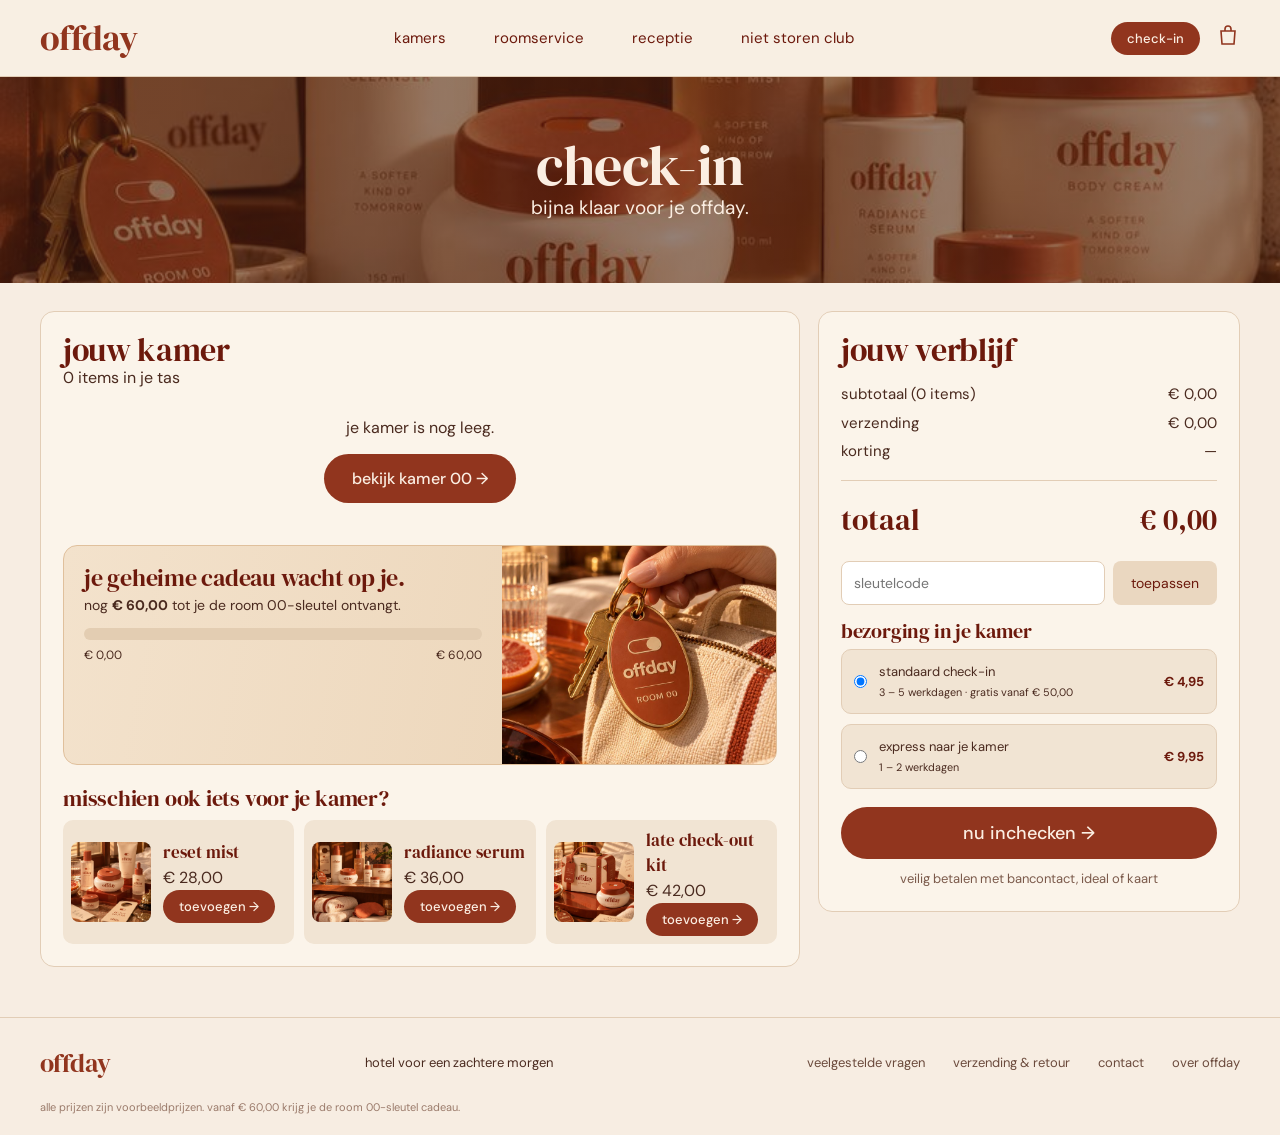
==== check-in.html @ 12647510 "offday site" ====
<!doctype html><html lang="nl"><head><meta charset="utf-8"><meta name="viewport" content="width=device-width,initial-scale=1"><link rel="preconnect" href="https://fonts.googleapis.com"><link href="https://fonts.googleapis.com/css2?family=DM+Sans:wght@400;500;600&family=DM+Serif+Display:ital@0;1&display=swap" rel="stylesheet"><link rel="stylesheet" href="style.css"><title>check-in · offday</title></head><body><div id="hdr"></div>
<section class="ci-hero"><h1>check-in</h1><p>bijna klaar voor je offday.</p></section>
<div class="cart"><div class="panel"><h2>jouw kamer</h2><p id="cnt"></p><div id="lines"></div>
 <div class="gift"><div class="t"><h3 id="gift-t"></h3><p id="gift-p"></p><div class="bar"><i></i></div><div class="bar-l"><span id="bar-now"></span><span data-drempel></span></div></div><img src="img/sleutel-hand.jpg" alt="room 00-sleutel"></div>
 <h3 style="font-size:22px;margin-top:22px">misschien ook iets voor je kamer?</h3>
 <div class="ups">
  <div class="up"><img src="img/lijn.jpg" alt=""><div><h4>reset mist</h4><span data-price="reset-mist"></span><br><button class="btn sm" data-add="reset-mist">toevoegen →</button></div></div>
  <div class="up"><img src="img/plank.jpg" alt=""><div><h4>radiance serum</h4><span data-price="radiance-serum"></span><br><button class="btn sm" data-add="radiance-serum">toevoegen →</button></div></div>
  <div class="up"><img src="img/koffer.jpg" alt=""><div><h4>late check-out kit</h4><span data-price="late-check-out"></span><br><button class="btn sm" data-add="late-check-out">toevoegen →</button></div></div>
 </div></div>
<aside class="panel side-sum"><h2>jouw verblijf</h2><div class="sum" style="margin-top:14px"><div><span>subtotaal (<span id="s-n"></span> items)</span><span id="s-sub"></span></div><div><span>verzending</span><span id="s-ship"></span></div><div><span>korting</span><span>—</span></div><div class="tot"><span>totaal</span><span id="s-tot"></span></div></div>
 <div class="code"><input placeholder="sleutelcode" aria-label="kortingscode"><button>toepassen</button></div>
 <h3 style="font-size:20px">bezorging in je kamer</h3>
 <div class="ship"><label><input type="radio" name="ship" value="std" checked><span>standaard check-in<br><small>3 – 5 werkdagen · gratis vanaf € 50,00</small></span><b>€ 4,95</b></label><label><input type="radio" name="ship" value="express"><span>express naar je kamer<br><small>1 – 2 werkdagen</small></span><b>€ 9,95</b></label></div>
 <button class="btn" style="width:100%;justify-content:center;font-size:18px" onclick="alert('dit is een demo: afrekenen is nog niet gekoppeld.')">nu inchecken →</button>
 <p class="small">veilig betalen met bancontact, ideal of kaart</p></aside></div>
<div id="ftr"></div><script src="app.js"></script></body></html>
---- style.css ----
:root{--brick:#91351e;--wine:#6c190c;--cream:#f7ede2;--card:#f1e4d3;--sand:#e8d6c0;--orange:#d9772e;--brown:#3d1c12;--text:#4a2a1f;--line:#e2cdb6}
*{box-sizing:border-box;margin:0;padding:0}
body{font-family:'DM Sans',sans-serif;background:var(--cream);color:var(--text);transition:background .8s,filter .8s;line-height:1.5}
body.is-off{background:#efdcc6;filter:sepia(.18) brightness(.94)}
a{color:inherit;text-decoration:none}img{display:block;max-width:100%}
h1,h2,h3,.serif{font-family:'DM Serif Display',serif;font-weight:400;color:var(--wine);letter-spacing:-.01em;line-height:1.02}
.wrap{max-width:1320px;margin:0 auto;padding:0 20px}
.btn{display:inline-flex;align-items:center;gap:14px;background:var(--brick);color:#fbeee2;border:0;border-radius:999px;padding:14px 28px;font:500 16px 'DM Sans';cursor:pointer;transition:background .2s}
.btn:hover{background:var(--wine)}.btn.sm{padding:8px 16px;font-size:13px}
.btn.ghost{background:transparent;color:var(--brick);border:1px solid var(--brick)}
.link{color:var(--brick);border-bottom:1px solid var(--brick);font-size:14px;padding-bottom:2px}
.eyebrow{font-size:11px;letter-spacing:.32em;text-transform:lowercase;color:#a8735a;line-height:2}
/* header */
.hdr{position:sticky;top:0;z-index:20;background:rgba(248,239,227,.96);border-bottom:1px solid var(--line);backdrop-filter:blur(6px)}
.hdr .wrap{display:flex;align-items:center;justify-content:space-between;height:64px}
.logo{font-family:'DM Serif Display';color:var(--brick);font-size:32px;letter-spacing:-.02em}
.nav{display:none;gap:48px;font-size:15px;color:var(--wine)}
.nav a:hover{color:var(--orange)}
.hdr-r{display:flex;align-items:center;gap:16px}
.ci{display:none}
.bag{position:relative;color:var(--brick)}.bag svg{width:24px;height:24px}
.badge{position:absolute;top:-8px;right:-10px;background:var(--brick);color:#fff;font-size:10px;border-radius:99px;min-width:17px;height:17px;display:grid;place-items:center}
.badge:empty{display:none}
.burger{background:none;border:0;color:var(--brick);cursor:pointer}.burger svg{width:26px}
.mnav{display:none;flex-direction:column;gap:14px;padding:16px 20px 22px;border-top:1px solid var(--line);font-size:18px;color:var(--wine)}
.mnav.open{display:flex}
/* toggle */
.tgl{display:inline-flex;align-items:center;gap:14px;background:none;border:0;cursor:pointer;font:13px/1.4 'DM Sans';color:#8a5a45;text-align:left}
.tgl .sw{width:42px;height:22px;border-radius:99px;background:#c99a78;position:relative;transition:background .4s;flex:none}
.tgl .sw:after{content:'';position:absolute;top:3px;left:3px;width:16px;height:16px;border-radius:50%;background:#fbf3ea;transition:left .4s}
.tgl[aria-pressed=true] .sw{background:var(--brick)}.tgl[aria-pressed=true] .sw:after{left:23px}
/* hero */
.hero{display:grid}
.hero-img{order:-1;margin:12px 20px 0;border-radius:18px;overflow:hidden;aspect-ratio:1/0.88}
.hero-img img{width:100%;height:100%;object-fit:cover}
.hero-txt{padding:28px 20px 32px;text-align:center}
.hero-txt .eyebrow,.hero-side,.hero-txt .rule{display:none}
.hero h1{font-size:44px;margin-bottom:14px}
.hero p.lead{font-size:18px;color:#6b4a3c;margin-bottom:24px}
.hero .cta{display:flex;flex-direction:column;align-items:center;gap:16px}
.hero .tgl{margin-top:22px}
.keybar{display:flex;align-items:center;gap:14px;margin:0 20px 28px;background:var(--card);border-radius:16px;padding:10px 18px 10px 10px;font-size:14px}
.keybar img{width:64px;height:64px;object-fit:cover;border-radius:10px}.keybar span{flex:1}
/* lobby */
.lobby-intro{text-align:center;padding:56px 20px 24px}.lobby-intro h2{font-size:42px}
.lobby-intro p{color:#7b5546;margin-top:8px}
.row{display:grid;gap:18px;padding:22px 0;border-top:1px solid var(--line)}
.row-head h2{font-size:38px}.row-head p{font-size:14px;margin:8px 0 14px;max-width:240px}
.row-head a{font-size:13px;color:var(--wine);font-weight:500}
.cards{display:grid;gap:14px}
.card{display:grid;grid-template-columns:44% 1fr;background:var(--card);border-radius:14px;overflow:hidden;border:1px solid transparent;transition:border .2s,transform .2s}
.card:hover{border-color:#e0b98f;transform:translateY(-2px)}
.card .ph{position:relative;min-height:150px}
.card .ph img{position:absolute;inset:0;width:100%;height:100%;object-fit:cover}
.card .room{position:absolute;top:10px;left:10px;color:#fbeee2;font-size:10px;letter-spacing:.2em;background:rgba(145,53,30,.85);padding:4px 7px;border-radius:4px}
.card .bd{padding:16px;display:flex;flex-direction:column;gap:6px}
.card h3{font-size:22px}.card p{font-size:13px;color:#6b4a3c;flex:1}
.card .ft{display:flex;justify-content:space-between;align-items:center;gap:8px;font-size:13px}
.price{font-weight:600;color:var(--wine)}
.club{position:relative;color:#f7e5d3;margin-top:24px;overflow:hidden}
.club:before{content:'';position:absolute;inset:0;background:linear-gradient(90deg,rgba(55,22,12,.94) 35%,rgba(55,22,12,.45)),url(img/lifestyle.jpg) right center/cover}
.club .wrap{position:relative;display:grid;gap:22px;padding-top:48px;padding-bottom:48px}
.club h2{color:#fbeee2;font-size:42px}.club p{font-size:14px;opacity:.85;margin-top:10px;max-width:340px}
.club form{display:flex;background:#fbf3ea;border-radius:99px;padding:5px;max-width:420px}
.club input[type=email]{flex:1;border:0;background:none;padding:0 16px;font:14px 'DM Sans';color:var(--text);outline:none;min-width:0}
.club label{display:flex;gap:8px;font-size:12px;margin-top:10px;opacity:.8}
.club .ok{font-size:14px;margin-top:10px;color:#ffd6a8}
/* footer */
.ftr{border-top:1px solid var(--line);padding:26px 0 20px;font-size:13px}
.ftr .wrap{display:flex;flex-wrap:wrap;gap:16px 30px;align-items:center;justify-content:space-between}
.ftr .logo{font-size:26px}.ftr nav{display:flex;flex-wrap:wrap;gap:12px 28px;color:#6b4a3c}
.note{width:100%;font-size:11px;color:#9b7b6b}
/* product */
.pdp{display:grid;gap:18px;padding-top:18px}
.gal{display:grid;gap:10px}
.gal-main{border-radius:14px;overflow:hidden;aspect-ratio:1/.9}.gal-main img{width:100%;height:100%;object-fit:cover}
.thumbs{display:grid;grid-template-columns:repeat(4,1fr);gap:8px}
.thumbs button{border:1px solid transparent;border-radius:10px;overflow:hidden;padding:0;cursor:pointer;aspect-ratio:1;background:none}
.thumbs button.on{border-color:var(--brick)}.thumbs img{width:100%;height:100%;object-fit:cover}
.buy h1{font-size:52px;margin:6px 0 10px}.buy .sub{font-size:18px;color:#5b3c30}
.stars{color:var(--brick);margin:14px 0;font-size:14px}.stars b{letter-spacing:3px;font-size:16px}
.buy .pr{display:flex;align-items:baseline;gap:30px;margin-bottom:18px}.buy .pr strong{font-size:28px;color:var(--wine);font-weight:600}
.buy .btn{width:100%;justify-content:center;margin-bottom:10px;font-size:18px;padding:16px}
.side{display:grid;gap:14px}
.keycard{background:var(--card);border-radius:14px;overflow:hidden}.keycard img{aspect-ratio:1.4;object-fit:cover;width:100%}
.keycard p{padding:10px 16px;font-size:13px}
.usps{list-style:none;background:var(--card);border-radius:14px;padding:14px 18px;display:grid;gap:10px;font-size:13px}
.usps li:before{content:'○';color:var(--brick);margin-right:10px}
.benefits{display:grid;gap:14px;padding:18px 0}
.ben{display:flex;align-items:center;gap:18px;background:var(--card);border-radius:14px;padding:18px}
.ben .ic{width:62px;height:62px;border-radius:50%;background:var(--brick);color:#fbeee2;display:grid;place-items:center;font-size:24px;flex:none}
.ben h3{font-size:22px}.ben p{font-size:13px}
.trio{display:grid;gap:14px;padding-bottom:28px}
.box{background:var(--card);border-radius:14px;padding:20px}
.box h2{font-size:28px;margin-bottom:12px}
.ingr{display:grid;grid-template-columns:repeat(3,1fr);gap:10px;text-align:center;font-size:12px}
.ingr div{background:#ead7c0;border-radius:10px;padding:12px 6px}
.ingr .dot{width:46px;height:46px;border-radius:50%;margin:0 auto 8px;background:radial-gradient(circle at 35% 30%,#fff,#e9c99f 60%,#c99063)}
.ingr b{font-family:'DM Serif Display';font-weight:400;color:var(--wine);font-size:15px;display:block}
.facts{display:grid;grid-template-columns:repeat(3,1fr);gap:8px;text-align:center;font-size:12px}
.facts b{display:block;font-family:'DM Serif Display';font-weight:400;color:var(--wine);font-size:17px}
.review{display:grid;grid-template-columns:1fr 1fr;gap:14px;padding:0;overflow:hidden}
.review blockquote{padding:20px;font-family:'DM Serif Display';font-style:italic;color:var(--wine);font-size:17px}
.review small{display:block;font:12px 'DM Sans';margin-top:12px;color:#8a6a5a}
.review img{height:100%;object-fit:cover}
/* cart */
.ci-hero{position:relative;text-align:center;color:#fbeee2;padding:60px 20px}
.ci-hero:before{content:'';position:absolute;inset:0;background:linear-gradient(rgba(61,28,18,.55),rgba(61,28,18,.55)),url(img/plank.jpg) center 40%/cover}
.ci-hero *{position:relative}.ci-hero h1{color:#fbeee2;font-size:56px}.ci-hero p{font-size:19px}
.cart{display:grid;gap:18px;padding:22px 20px 40px}
.panel{background:#fbf4ea;border:1px solid var(--line);border-radius:14px;padding:22px}
.panel h2{font-size:32px}
.line{display:grid;grid-template-columns:96px 1fr;gap:14px;background:var(--card);border-radius:12px;padding:10px;margin-top:12px;align-items:center}
.line img{width:96px;height:96px;object-fit:cover;border-radius:8px}
.line h3{font-size:20px}.line p{font-size:13px}
.line .ctl{display:flex;justify-content:space-between;align-items:center;margin-top:8px}
.qty{display:flex;align-items:center;gap:14px;border:1px solid #dcc3a8;border-radius:99px;padding:4px 8px;background:#fbf4ea}
.qty button{width:24px;height:24px;border-radius:50%;border:0;background:#ead7c0;color:var(--wine);cursor:pointer;font-size:15px}
.rm{background:none;border:0;color:var(--brick);text-decoration:underline;font-size:12px;cursor:pointer}
.gift{display:grid;grid-template-columns:1fr;background:linear-gradient(100deg,#f3e2cc,#ead2b4);border:1px solid #e0c09c;border-radius:14px;margin-top:16px;overflow:hidden}
.gift .t{padding:20px}.gift h3{font-size:24px}.gift p{font-size:14px;margin:4px 0 12px}
.bar{height:12px;background:#e3cdb2;border-radius:99px;overflow:hidden}.bar i{display:block;height:100%;background:var(--brick);width:0;transition:width .6s}
.bar-l{display:flex;justify-content:space-between;font-size:12px;margin-top:6px}
.gift img{display:none}
.ups{display:grid;gap:10px;margin-top:10px}
.up{display:grid;grid-template-columns:80px 1fr;gap:12px;align-items:center;background:var(--card);border-radius:10px;padding:8px}
.up img{width:80px;height:80px;object-fit:cover;border-radius:8px}.up h4{font-family:'DM Serif Display';font-weight:400;color:var(--wine);font-size:17px}
.sum div{display:flex;justify-content:space-between;font-size:15px;padding:3px 0}
.sum .tot{border-top:1px solid var(--line);margin-top:14px;padding-top:16px;font-family:'DM Serif Display';color:var(--wine);font-size:30px}
.code{display:flex;gap:8px;margin:16px 0}.code input{flex:1;border:1px solid var(--line);border-radius:8px;padding:12px;background:#fff;font:14px 'DM Sans';min-width:0}
.code button{border:0;background:#ead7c0;border-radius:8px;padding:0 18px;cursor:pointer;color:var(--wine);font:14px 'DM Sans'}
.ship{display:grid;gap:10px;margin:8px 0 18px}
.ship label{display:flex;gap:12px;align-items:center;border:1px solid var(--line);border-radius:10px;padding:12px;font-size:13px;background:var(--card);cursor:pointer}
.ship label span{flex:1}.ship b{color:var(--wine)}
.empty{padding:26px 0;text-align:center}
.small{font-size:13px;color:#7b5a4b;text-align:center;margin-top:10px}
@media(min-width:900px){
 .wrap{padding:0 40px}.nav,.ci{display:flex}.burger{display:none}
 .hdr .wrap{height:76px}.logo{font-size:36px}
 .hero{grid-template-columns:52% 48%;min-height:calc(100vh - 76px);max-height:860px;position:relative}
 .hero-img{order:0;margin:0;border-radius:0;aspect-ratio:auto;position:relative}
 .hero-img:before{content:'';position:absolute;inset:0 auto 0 0;width:28%;background:linear-gradient(90deg,var(--cream),transparent);z-index:1}
 body.is-off .hero-img:before{background:linear-gradient(90deg,#efdcc6,transparent)}
 .hero-txt{text-align:left;padding:80px 0 60px 64px;display:flex;flex-direction:column;justify-content:center}
 .hero-txt .eyebrow{display:block;max-width:150px}.hero-txt .rule{display:block;width:26px;height:1px;background:#c99a78;margin:22px 0 60px}
 .hero h1{font-size:76px;margin-bottom:22px}.hero p.lead{font-size:22px;max-width:420px;margin-bottom:40px}
 .hero .cta{align-items:flex-start}.hero .btn{padding:18px 56px;font-size:17px}
 .hero .tgl{margin-top:56px}
 .hero-side{display:block;position:absolute;right:120px;top:90px;color:#f5dcc4;z-index:2;max-width:70px}
 .hero-side .rule{display:block;width:26px;height:1px;background:#f5dcc4;margin-top:14px}
 .keybar{display:none}
 .row{grid-template-columns:230px 1fr;align-items:center}
 .cards{grid-template-columns:repeat(3,1fr)}
 .club .wrap{grid-template-columns:1fr 1fr;align-items:center}
 .pdp{grid-template-columns:1.25fr 92px 1.05fr .7fr;align-items:start}
 .gal{display:contents}.thumbs{grid-template-columns:1fr;grid-column:2;grid-row:1}.gal-main{grid-column:1;grid-row:1;aspect-ratio:1/.82}
 .benefits{grid-template-columns:repeat(3,1fr)}
 .trio{grid-template-columns:1.1fr 1fr 1.3fr}
 .cart{grid-template-columns:1.8fr 1fr;max-width:1320px;margin:0 auto;padding:28px 40px 50px;align-items:start}
 .line{grid-template-columns:130px 1fr 130px 90px}.line img{width:130px;height:90px}
 .line .ctl{display:contents}.line .lp{text-align:right;font-size:17px}
 .gift{grid-template-columns:1.6fr 1fr}.gift img{display:block;height:100%;object-fit:cover}
 .ups{grid-template-columns:repeat(3,1fr)}
 .side-sum{position:sticky;top:96px}
}
.trio{align-items:start}.gift{max-height:220px}.gift img{max-height:220px;width:100%}
.ingr .dot{width:40px;height:40px}
.hero-img picture{display:contents}
.line .ctl{grid-column:1/-1}
@media(min-width:900px){.hero-txt{padding:40px 0 40px 64px}.hero-txt .rule{margin:18px 0 36px}.hero h1{font-size:72px}.hero .tgl{margin-top:40px}.hero{min-height:calc(100vh - 76px)}}
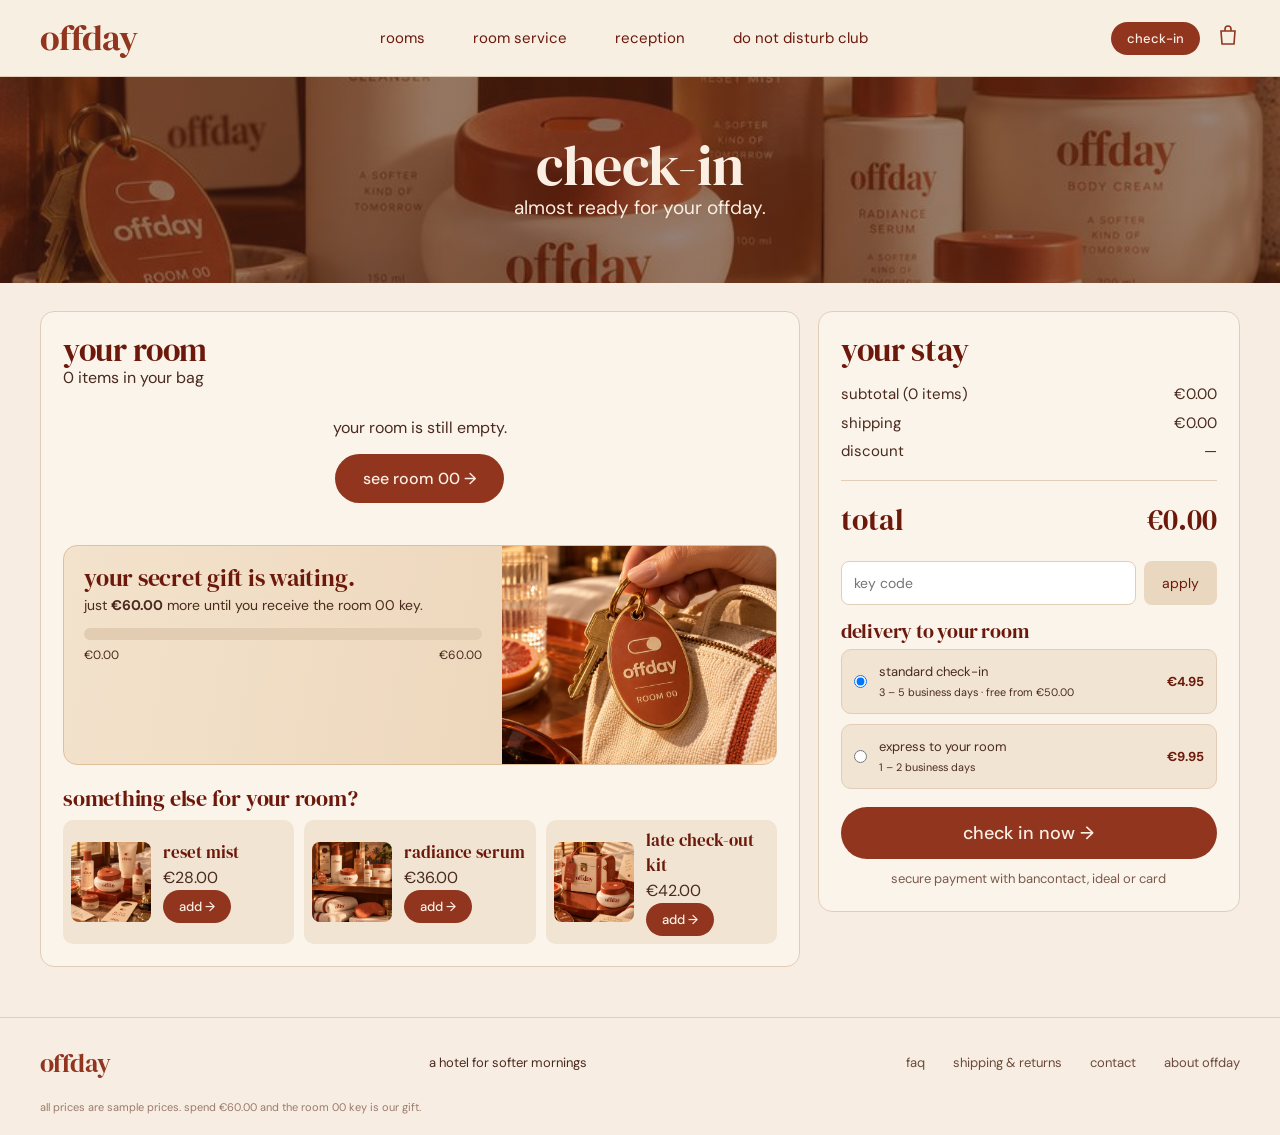
==== commit 19b211f2: "translate site to english; rename kamer-00 to room-00 with redirect" ====
--- a/check-in.html
+++ b/check-in.html
@@ -1,17 +1,17 @@
-<!doctype html><html lang="nl"><head><meta charset="utf-8"><meta name="viewport" content="width=device-width,initial-scale=1"><link rel="preconnect" href="https://fonts.googleapis.com"><link href="https://fonts.googleapis.com/css2?family=DM+Sans:wght@400;500;600&family=DM+Serif+Display:ital@0;1&display=swap" rel="stylesheet"><link rel="stylesheet" href="style.css"><title>check-in · offday</title></head><body><div id="hdr"></div>
-<section class="ci-hero"><h1>check-in</h1><p>bijna klaar voor je offday.</p></section>
-<div class="cart"><div class="panel"><h2>jouw kamer</h2><p id="cnt"></p><div id="lines"></div>
- <div class="gift"><div class="t"><h3 id="gift-t"></h3><p id="gift-p"></p><div class="bar"><i></i></div><div class="bar-l"><span id="bar-now"></span><span data-drempel></span></div></div><img src="img/sleutel-hand.jpg" alt="room 00-sleutel"></div>
- <h3 style="font-size:22px;margin-top:22px">misschien ook iets voor je kamer?</h3>
+<!doctype html><html lang="en"><head><meta charset="utf-8"><meta name="viewport" content="width=device-width,initial-scale=1"><link rel="preconnect" href="https://fonts.googleapis.com"><link href="https://fonts.googleapis.com/css2?family=DM+Sans:wght@400;500;600&family=DM+Serif+Display:ital@0;1&display=swap" rel="stylesheet"><link rel="stylesheet" href="style.css"><title>check-in · offday</title></head><body><div id="hdr"></div>
+<section class="ci-hero"><h1>check-in</h1><p>almost ready for your offday.</p></section>
+<div class="cart"><div class="panel"><h2>your room</h2><p id="cnt"></p><div id="lines"></div>
+ <div class="gift"><div class="t"><h3 id="gift-t"></h3><p id="gift-p"></p><div class="bar"><i></i></div><div class="bar-l"><span id="bar-now"></span><span data-threshold></span></div></div><img src="img/sleutel-hand.jpg" alt="room 00 key"></div>
+ <h3 style="font-size:22px;margin-top:22px">something else for your room?</h3>
  <div class="ups">
-  <div class="up"><img src="img/lijn.jpg" alt=""><div><h4>reset mist</h4><span data-price="reset-mist"></span><br><button class="btn sm" data-add="reset-mist">toevoegen →</button></div></div>
-  <div class="up"><img src="img/plank.jpg" alt=""><div><h4>radiance serum</h4><span data-price="radiance-serum"></span><br><button class="btn sm" data-add="radiance-serum">toevoegen →</button></div></div>
-  <div class="up"><img src="img/koffer.jpg" alt=""><div><h4>late check-out kit</h4><span data-price="late-check-out"></span><br><button class="btn sm" data-add="late-check-out">toevoegen →</button></div></div>
+  <div class="up"><img src="img/lijn.jpg" alt=""><div><h4>reset mist</h4><span data-price="reset-mist"></span><br><button class="btn sm" data-add="reset-mist">add →</button></div></div>
+  <div class="up"><img src="img/plank.jpg" alt=""><div><h4>radiance serum</h4><span data-price="radiance-serum"></span><br><button class="btn sm" data-add="radiance-serum">add →</button></div></div>
+  <div class="up"><img src="img/koffer.jpg" alt=""><div><h4>late check-out kit</h4><span data-price="late-check-out"></span><br><button class="btn sm" data-add="late-check-out">add →</button></div></div>
  </div></div>
-<aside class="panel side-sum"><h2>jouw verblijf</h2><div class="sum" style="margin-top:14px"><div><span>subtotaal (<span id="s-n"></span> items)</span><span id="s-sub"></span></div><div><span>verzending</span><span id="s-ship"></span></div><div><span>korting</span><span>—</span></div><div class="tot"><span>totaal</span><span id="s-tot"></span></div></div>
- <div class="code"><input placeholder="sleutelcode" aria-label="kortingscode"><button>toepassen</button></div>
- <h3 style="font-size:20px">bezorging in je kamer</h3>
- <div class="ship"><label><input type="radio" name="ship" value="std" checked><span>standaard check-in<br><small>3 – 5 werkdagen · gratis vanaf € 50,00</small></span><b>€ 4,95</b></label><label><input type="radio" name="ship" value="express"><span>express naar je kamer<br><small>1 – 2 werkdagen</small></span><b>€ 9,95</b></label></div>
- <button class="btn" style="width:100%;justify-content:center;font-size:18px" onclick="alert('dit is een demo: afrekenen is nog niet gekoppeld.')">nu inchecken →</button>
- <p class="small">veilig betalen met bancontact, ideal of kaart</p></aside></div>
+<aside class="panel side-sum"><h2>your stay</h2><div class="sum" style="margin-top:14px"><div><span>subtotal (<span id="s-n"></span> items)</span><span id="s-sub"></span></div><div><span>shipping</span><span id="s-ship"></span></div><div><span>discount</span><span>—</span></div><div class="tot"><span>total</span><span id="s-tot"></span></div></div>
+ <div class="code"><input placeholder="key code" aria-label="discount code"><button>apply</button></div>
+ <h3 style="font-size:20px">delivery to your room</h3>
+ <div class="ship"><label><input type="radio" name="ship" value="std" checked><span>standard check-in<br><small>3 – 5 business days · free from €50.00</small></span><b>€4.95</b></label><label><input type="radio" name="ship" value="express"><span>express to your room<br><small>1 – 2 business days</small></span><b>€9.95</b></label></div>
+ <button class="btn" style="width:100%;justify-content:center;font-size:18px" onclick="alert('this is a demo: checkout is not connected yet.')">check in now →</button>
+ <p class="small">secure payment with bancontact, ideal or card</p></aside></div>
 <div id="ftr"></div><script src="app.js"></script></body></html>
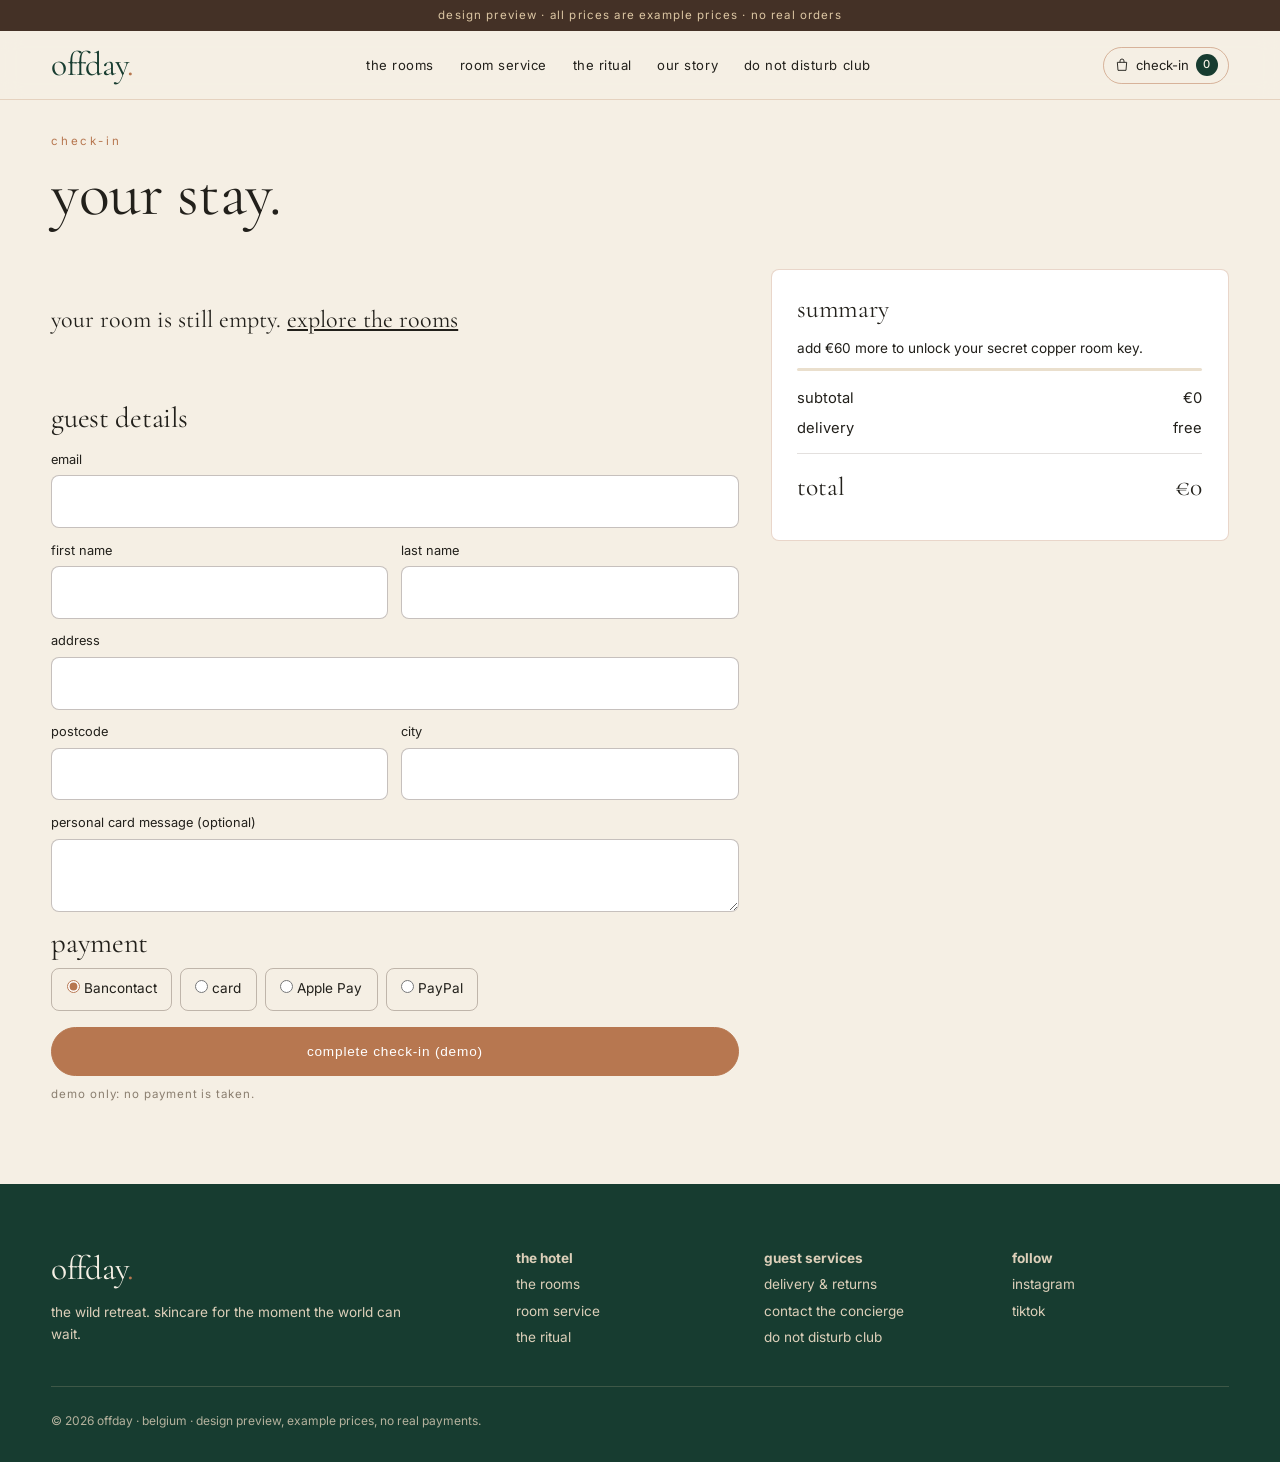
==== commit 3e353bb4: "OFFDAY The Wild Retreat site; previous site moved to /v1/" ====
--- a/check-in.html
+++ b/check-in.html
@@ -1,17 +1,38 @@
-<!doctype html><html lang="en"><head><meta charset="utf-8"><meta name="viewport" content="width=device-width,initial-scale=1"><link rel="preconnect" href="https://fonts.googleapis.com"><link href="https://fonts.googleapis.com/css2?family=DM+Sans:wght@400;500;600&family=DM+Serif+Display:ital@0;1&display=swap" rel="stylesheet"><link rel="stylesheet" href="style.css"><title>check-in · offday</title></head><body><div id="hdr"></div>
-<section class="ci-hero"><h1>check-in</h1><p>almost ready for your offday.</p></section>
-<div class="cart"><div class="panel"><h2>your room</h2><p id="cnt"></p><div id="lines"></div>
- <div class="gift"><div class="t"><h3 id="gift-t"></h3><p id="gift-p"></p><div class="bar"><i></i></div><div class="bar-l"><span id="bar-now"></span><span data-threshold></span></div></div><img src="img/sleutel-hand.jpg" alt="room 00 key"></div>
- <h3 style="font-size:22px;margin-top:22px">something else for your room?</h3>
- <div class="ups">
-  <div class="up"><img src="img/lijn.jpg" alt=""><div><h4>reset mist</h4><span data-price="reset-mist"></span><br><button class="btn sm" data-add="reset-mist">add →</button></div></div>
-  <div class="up"><img src="img/plank.jpg" alt=""><div><h4>radiance serum</h4><span data-price="radiance-serum"></span><br><button class="btn sm" data-add="radiance-serum">add →</button></div></div>
-  <div class="up"><img src="img/koffer.jpg" alt=""><div><h4>late check-out kit</h4><span data-price="late-check-out"></span><br><button class="btn sm" data-add="late-check-out">add →</button></div></div>
- </div></div>
-<aside class="panel side-sum"><h2>your stay</h2><div class="sum" style="margin-top:14px"><div><span>subtotal (<span id="s-n"></span> items)</span><span id="s-sub"></span></div><div><span>shipping</span><span id="s-ship"></span></div><div><span>discount</span><span>—</span></div><div class="tot"><span>total</span><span id="s-tot"></span></div></div>
- <div class="code"><input placeholder="key code" aria-label="discount code"><button>apply</button></div>
- <h3 style="font-size:20px">delivery to your room</h3>
- <div class="ship"><label><input type="radio" name="ship" value="std" checked><span>standard check-in<br><small>3 – 5 business days · free from €50.00</small></span><b>€4.95</b></label><label><input type="radio" name="ship" value="express"><span>express to your room<br><small>1 – 2 business days</small></span><b>€9.95</b></label></div>
- <button class="btn" style="width:100%;justify-content:center;font-size:18px" onclick="alert('this is a demo: checkout is not connected yet.')">check in now →</button>
- <p class="small">secure payment with bancontact, ideal or card</p></aside></div>
-<div id="ftr"></div><script src="app.js"></script></body></html>
+<!doctype html><html lang="en"><head><meta charset="utf-8"><meta name="viewport" content="width=device-width,initial-scale=1">
+<title>check-in · offday</title><meta name="description" content="your offday bag"><meta name="theme-color" content="#173C30">
+<link rel="preconnect" href="https://fonts.googleapis.com"><link rel="preconnect" href="https://fonts.gstatic.com" crossorigin>
+<link href="https://fonts.googleapis.com/css2?family=Cormorant+Garamond:ital,wght@0,400;0,500;1,400&family=Inter:wght@300;400;500&display=swap" rel="stylesheet">
+<link rel="stylesheet" href="style.css"><script src="app.js" defer></script></head><body class="">
+<a class="skip" href="#main">skip to content</a>
+<div class="demo">design preview · all prices are example prices · no real orders</div>
+<header class="hdr"><div class="wrap"><a class="logo" href="index.html" aria-label="offday home">offday<i>.</i></a>
+<nav class="nav" aria-label="main"><a href="index.html#rooms">the rooms</a><a href="room-service.html">room service</a><a href="index.html#ritual">the ritual</a><a href="index.html#story">our story</a><a href="index.html#club">do not disturb club</a></nav>
+<div class="hdr-r"><a class="bag" href="check-in.html" aria-label="check-in, your bag"><svg width="16" height="16" viewBox="0 0 24 24" fill="none" stroke="currentColor" stroke-width="1.4" aria-hidden="true"><path d="M5 8h14l-1 12H6L5 8z"/><path d="M9 8V6a3 3 0 016 0v2"/></svg><span>check-in</span><b data-count>0</b></a>
+<button class="burger" aria-label="menu" aria-expanded="false"><span></span><span></span></button></div></div>
+<nav class="mnav" aria-label="mobile"><a href="index.html#rooms">the rooms</a><a href="room-service.html">room service</a><a href="index.html#ritual">the ritual</a><a href="index.html#story">our story</a><a href="index.html#club">do not disturb club</a><a href="check-in.html">check-in</a></nav></header>
+<main id="main"><div class="wrap"><span class="num" style="padding-top:2rem">check-in</span><h1 style="font-size:clamp(2.6rem,6vw,4rem);margin:.6rem 0">your stay.</h1>
+<div class="co"><div><div id="lines"></div>
+<form id="cof" style="margin-top:2rem"><h2 style="font-size:1.8rem;margin-bottom:1rem">guest details</h2>
+<div class="field"><label for="e">email</label><input id="e" type="email" required autocomplete="email"></div>
+<div class="grid2"><div class="field"><label for="fn">first name</label><input id="fn" required autocomplete="given-name"></div><div class="field"><label for="ln">last name</label><input id="ln" required autocomplete="family-name"></div></div>
+<div class="field"><label for="ad">address</label><input id="ad" required autocomplete="street-address"></div>
+<div class="grid2"><div class="field"><label for="pc">postcode</label><input id="pc" required autocomplete="postal-code"></div><div class="field"><label for="ct">city</label><input id="ct" required autocomplete="address-level2"></div></div>
+<div class="field"><label for="card">personal card message (optional)</label><textarea id="card" rows="2" maxlength="160"></textarea></div>
+<h2 style="font-size:1.8rem;margin:1rem 0 .4rem">payment</h2><div class="pay"><label><input type="radio" name="p" checked> Bancontact</label><label><input type="radio" name="p"> card</label><label><input type="radio" name="p"> Apple Pay</label><label><input type="radio" name="p"> PayPal</label></div>
+<button class="btn" style="width:100%">complete check-in (demo)</button><p class="ph-note" style="margin-top:.6rem">demo only: no payment is taken.</p></form></div>
+<aside class="summary" aria-live="polite"><h2 style="font-size:1.6rem">summary</h2><div class="gift"><span id="gt"></span><div class="bar"><i id="gb"></i></div></div>
+<div class="row"><span>subtotal</span><span id="st"></span></div><div class="row"><span>delivery</span><span id="sh"></span></div><div class="row total"><span>total</span><span id="tt"></span></div></aside></div></div>
+<script>
+function renderCart(c){const L=document.getElementById('lines');const ks=Object.keys(c).filter(k=>P[k]&&c[k]>0);
+L.innerHTML=ks.length?ks.map(k=>`<div class="line"><img src="${P[k].img}" alt=""><div><h4>${P[k].n}</h4><small>${P[k].r} · ${P[k].v}</small><div class="qty" style="width:max-content;margin-top:.4rem"><button onclick="chg('${k}',-1)" aria-label="less">−</button><span>${c[k]}</span><button onclick="chg('${k}',1)" aria-label="more">+</button></div></div><b>${eur(P[k].p*c[k])}</b></div>`).join(''):'<p class="serif" style="font-size:1.5rem;padding:2rem 0">your room is still empty. <a href="index.html#rooms">explore the rooms</a></p>';
+const t=total(c),sh=t===0||t>=SHIP_FREE?0:4.95,r=GIFT-t;document.getElementById('st').textContent=eur(t);document.getElementById('sh').textContent=sh?eur(sh):'free';document.getElementById('tt').textContent=eur(t+sh);
+document.getElementById('gt').textContent=r>0?`add ${eur(r)} more to unlock your secret copper room key.`:'your secret copper room key is included. you are officially off duty.';document.getElementById('gb').style.width=Math.min(100,t/GIFT*100)+'%'}
+function chg(k,d){const c=get();c[k]=(c[k]||0)+d;if(c[k]<=0)delete c[k];put(c)}
+document.getElementById('cof').addEventListener('submit',e=>{e.preventDefault();localStorage.removeItem('offday-wild-cart');document.querySelector('.co').innerHTML='<div style="padding:3rem 0"><h2>welcome to your offday.</h2><p style="margin-top:1rem">demo check-in complete. no payment was taken.</p><a class="btn" style="margin-top:1.5rem" href="index.html">back to the lobby</a></div>';render()});
+</script></main>
+<footer><div class="wrap"><div><a class="logo" href="index.html">offday<i>.</i></a><p style="margin-top:1rem;max-width:22rem">the wild retreat. skincare for the moment the world can wait.</p></div>
+<div><b>the hotel</b><a href="index.html#rooms">the rooms</a><a href="room-service.html">room service</a><a href="index.html#ritual">the ritual</a></div>
+<div><b>guest services</b><a href="#">delivery & returns</a><a href="#">contact the concierge</a><a href="index.html#club">do not disturb club</a></div>
+<div><b>follow</b><a href="#">instagram</a><a href="#">tiktok</a></div>
+<div class="legal">© 2026 offday · belgium · design preview, example prices, no real payments.</div></div></footer>
+</body></html>
--- a/style.css
+++ b/style.css
@@ -1,170 +1,184 @@
-:root{--brick:#91351e;--wine:#6c190c;--cream:#f7ede2;--card:#f1e4d3;--sand:#e8d6c0;--orange:#d9772e;--brown:#3d1c12;--text:#4a2a1f;--line:#e2cdb6}
-*{box-sizing:border-box;margin:0;padding:0}
-body{font-family:'DM Sans',sans-serif;background:var(--cream);color:var(--text);transition:background .8s,filter .8s;line-height:1.5}
-body.is-off{background:#efdcc6;filter:sepia(.18) brightness(.94)}
-a{color:inherit;text-decoration:none}img{display:block;max-width:100%}
-h1,h2,h3,.serif{font-family:'DM Serif Display',serif;font-weight:400;color:var(--wine);letter-spacing:-.01em;line-height:1.02}
-.wrap{max-width:1320px;margin:0 auto;padding:0 20px}
-.btn{display:inline-flex;align-items:center;gap:14px;background:var(--brick);color:#fbeee2;border:0;border-radius:999px;padding:14px 28px;font:500 16px 'DM Sans';cursor:pointer;transition:background .2s}
-.btn:hover{background:var(--wine)}.btn.sm{padding:8px 16px;font-size:13px}
-.btn.ghost{background:transparent;color:var(--brick);border:1px solid var(--brick)}
-.link{color:var(--brick);border-bottom:1px solid var(--brick);font-size:14px;padding-bottom:2px}
-.eyebrow{font-size:11px;letter-spacing:.32em;text-transform:lowercase;color:#a8735a;line-height:2}
+:root{--green:#173C30;--copper:#B77750;--ivory:#F5EFE4;--walnut:#443126;--champ:#DCC6A3;--ink:#22201b;--bg:var(--ivory);--t:.5s;--serif:"Cormorant Garamond",Georgia,serif;--sans:"Inter",system-ui,-apple-system,Segoe UI,sans-serif}
+*{box-sizing:border-box;margin:0}
+html{scroll-behavior:smooth}
+body{font-family:var(--sans);background:var(--bg);color:var(--ink);font-size:16px;line-height:1.6;transition:background 1.2s,color 1.2s;-webkit-font-smoothing:antialiased}
+body.is-off{--bg:#e9dcc7;--t:1.2s;background:#e9dcc7}
+body.is-off .dark-on-off{background:#2a1d15}
+img{max-width:100%;display:block}
+a{color:inherit}
+:focus-visible{outline:2px solid var(--copper);outline-offset:3px}
+.wrap{width:min(1240px,92vw);margin:auto}
+.serif{font-family:var(--serif);font-weight:400}
+.eyebrow{font-size:.72rem;letter-spacing:.24em;text-transform:uppercase;color:var(--copper)}
+h1,h2,h3{font-family:var(--serif);font-weight:400;line-height:1.05;letter-spacing:-.01em}
+h2{font-size:clamp(2.2rem,5vw,3.8rem)}
+.skip{position:absolute;left:-999px}.skip:focus{left:1rem;top:1rem;background:#fff;padding:.5rem;z-index:99}
 /* header */
-.hdr{position:sticky;top:0;z-index:20;background:rgba(248,239,227,.96);border-bottom:1px solid var(--line);backdrop-filter:blur(6px)}
-.hdr .wrap{display:flex;align-items:center;justify-content:space-between;height:64px}
-.logo{font-family:'DM Serif Display';color:var(--brick);font-size:32px;letter-spacing:-.02em}
-.nav{display:none;gap:48px;font-size:15px;color:var(--wine)}
-.nav a:hover{color:var(--orange)}
-.hdr-r{display:flex;align-items:center;gap:16px}
-.ci{display:none}
-.bag{position:relative;color:var(--brick)}.bag svg{width:24px;height:24px}
-.badge{position:absolute;top:-8px;right:-10px;background:var(--brick);color:#fff;font-size:10px;border-radius:99px;min-width:17px;height:17px;display:grid;place-items:center}
-.badge:empty{display:none}
-.burger{background:none;border:0;color:var(--brick);cursor:pointer}.burger svg{width:26px}
-.mnav{display:none;flex-direction:column;gap:14px;padding:16px 20px 22px;border-top:1px solid var(--line);font-size:18px;color:var(--wine)}
+.hdr{position:sticky;top:0;z-index:50;background:color-mix(in srgb,var(--bg) 88%,transparent);backdrop-filter:blur(10px);border-bottom:1px solid rgba(183,119,80,.25);transition:background 1.2s}
+.hdr .wrap{display:flex;align-items:center;justify-content:space-between;height:68px;gap:1rem}
+.logo{font-family:var(--serif);font-size:2.1rem;text-decoration:none;color:var(--green);letter-spacing:-.02em;line-height:1}
+.logo i{color:var(--copper);font-style:normal}
+.nav{display:none;gap:1.6rem;font-size:.82rem;letter-spacing:.04em}
+.nav a{text-decoration:none;position:relative;padding:.3rem 0}
+.nav a::after,.link::after{content:"";position:absolute;left:0;bottom:0;height:1px;width:100%;background:var(--copper);transform:scaleX(0);transform-origin:left;transition:transform var(--t)}
+.nav a:hover::after,.link:hover::after{transform:scaleX(1)}
+.hdr-r{display:flex;align-items:center;gap:.6rem}
+.bag{display:flex;align-items:center;gap:.4rem;text-decoration:none;font-size:.82rem;padding:.4rem .6rem;border:1px solid rgba(183,119,80,.5);border-radius:99px}
+.bag b{background:var(--green);color:var(--ivory);border-radius:99px;min-width:1.4rem;height:1.4rem;display:grid;place-items:center;font-size:.7rem;font-weight:500}
+.burger{background:none;border:0;width:40px;height:40px;cursor:pointer;display:grid;place-content:center;gap:6px}
+.burger span{display:block;width:22px;height:1px;background:var(--ink)}
+.mnav{display:none;flex-direction:column;padding:1rem 4vw 1.6rem;gap:.9rem;font-family:var(--serif);font-size:1.6rem;border-top:1px solid rgba(183,119,80,.25)}
+.mnav a{text-decoration:none}
 .mnav.open{display:flex}
-/* toggle */
-.tgl{display:inline-flex;align-items:center;gap:14px;background:none;border:0;cursor:pointer;font:13px/1.4 'DM Sans';color:#8a5a45;text-align:left}
-.tgl .sw{width:42px;height:22px;border-radius:99px;background:#c99a78;position:relative;transition:background .4s;flex:none}
-.tgl .sw:after{content:'';position:absolute;top:3px;left:3px;width:16px;height:16px;border-radius:50%;background:#fbf3ea;transition:left .4s}
-.tgl[aria-pressed=true] .sw{background:var(--brick)}.tgl[aria-pressed=true] .sw:after{left:23px}
+@media(min-width:1000px){.nav{display:flex}.burger,.mnav{display:none!important}}
+/* buttons */
+.btn{display:inline-flex;align-items:center;justify-content:center;gap:.6rem;padding:1rem 1.7rem;border-radius:99px;background:var(--copper);color:#fff;text-decoration:none;font-size:.85rem;letter-spacing:.06em;border:1px solid var(--copper);cursor:pointer;transition:background var(--t),color var(--t),transform var(--t)}
+.btn:hover{background:var(--walnut);border-color:var(--walnut)}
+.btn.ghost{background:transparent;color:inherit;border-color:currentColor}
+.btn.ghost:hover{background:rgba(255,255,255,.12)}
+.add{background:none;border:1px solid var(--copper);color:var(--copper);border-radius:99px;padding:.45rem 1rem;font-size:.75rem;letter-spacing:.08em;cursor:pointer;transition:all var(--t)}
+.add:hover,.add.done{background:var(--copper);color:#fff}
 /* hero */
-.hero{display:grid}
-.hero-img{order:-1;margin:12px 20px 0;border-radius:18px;overflow:hidden;aspect-ratio:1/0.88}
-.hero-img img{width:100%;height:100%;object-fit:cover}
-.hero-txt{padding:28px 20px 32px;text-align:center}
-.hero-txt .eyebrow,.hero-side,.hero-txt .rule{display:none}
-.hero h1{font-size:44px;margin-bottom:14px}
-.hero p.lead{font-size:18px;color:#6b4a3c;margin-bottom:24px}
-.hero .cta{display:flex;flex-direction:column;align-items:center;gap:16px}
-.hero .tgl{margin-top:22px}
-.keybar{display:flex;align-items:center;gap:14px;margin:0 20px 28px;background:var(--card);border-radius:16px;padding:10px 18px 10px 10px;font-size:14px}
-.keybar img{width:64px;height:64px;object-fit:cover;border-radius:10px}.keybar span{flex:1}
-/* lobby */
-.lobby-intro{text-align:center;padding:56px 20px 24px}.lobby-intro h2{font-size:42px}
-.lobby-intro p{color:#7b5546;margin-top:8px}
-.row{display:grid;gap:18px;padding:22px 0;border-top:1px solid var(--line)}
-.row-head h2{font-size:38px}.row-head p{font-size:14px;margin:8px 0 14px;max-width:240px}
-.row-head a{font-size:13px;color:var(--wine);font-weight:500}
-.cards{display:grid;gap:14px}
-.card{display:grid;grid-template-columns:44% 1fr;background:var(--card);border-radius:14px;overflow:hidden;border:1px solid transparent;transition:border .2s,transform .2s}
-.card:hover{border-color:#e0b98f;transform:translateY(-2px)}
-.card .ph{position:relative;min-height:150px}
-.card .ph img{position:absolute;inset:0;width:100%;height:100%;object-fit:cover}
-.card .room{position:absolute;top:10px;left:10px;color:#fbeee2;font-size:10px;letter-spacing:.2em;background:rgba(145,53,30,.85);padding:4px 7px;border-radius:4px}
-.card .bd{padding:16px;display:flex;flex-direction:column;gap:6px}
-.card h3{font-size:22px}.card p{font-size:13px;color:#6b4a3c;flex:1}
-.card .ft{display:flex;justify-content:space-between;align-items:center;gap:8px;font-size:13px}
-.price{font-weight:600;color:var(--wine)}
-.club{position:relative;color:#f7e5d3;margin-top:24px;overflow:hidden}
-.club:before{content:'';position:absolute;inset:0;background:linear-gradient(90deg,rgba(55,22,12,.94) 35%,rgba(55,22,12,.45)),url(img/lifestyle.jpg) right center/cover}
-.club .wrap{position:relative;display:grid;gap:22px;padding-top:48px;padding-bottom:48px}
-.club h2{color:#fbeee2;font-size:42px}.club p{font-size:14px;opacity:.85;margin-top:10px;max-width:340px}
-.club form{display:flex;background:#fbf3ea;border-radius:99px;padding:5px;max-width:420px}
-.club input[type=email]{flex:1;border:0;background:none;padding:0 16px;font:14px 'DM Sans';color:var(--text);outline:none;min-width:0}
-.club label{display:flex;gap:8px;font-size:12px;margin-top:10px;opacity:.8}
-.club .ok{font-size:14px;margin-top:10px;color:#ffd6a8}
+.hero{position:relative;min-height:min(92vh,860px);display:flex;align-items:flex-end;color:var(--ivory);overflow:hidden;background:var(--walnut)}
+.hero>img{position:absolute;inset:0;width:100%;height:100%;object-fit:cover;object-position:62% 50%;animation:zoom 22s ease-out both}
+.hero::before{content:"";position:absolute;inset:0;background:linear-gradient(180deg,rgba(20,14,10,.15) 30%,rgba(20,14,10,.85)),linear-gradient(90deg,rgba(23,22,15,.55),transparent 60%);z-index:1}
+@keyframes zoom{from{transform:scale(1.08)}to{transform:scale(1)}}
+.hero .wrap{position:relative;z-index:2;padding:6rem 0 3rem;display:grid;gap:2rem}
+.hero h1{font-size:clamp(3rem,9vw,6.4rem)}
+.hero h1 em{color:var(--champ)}
+.hero p.lead{max-width:30rem;color:#eadfcd}
+.ctas{display:flex;flex-wrap:wrap;gap:.8rem}
+@media(min-width:900px){.hero{align-items:center}.hero .wrap{grid-template-columns:1.3fr .7fr;align-items:end}}
+/* OFFDAY button */
+.offbox{border:1px solid rgba(220,198,163,.45);border-radius:22px;padding:1.3rem;display:flex;gap:1.1rem;align-items:center;background:rgba(23,22,15,.35);backdrop-filter:blur(6px);max-width:360px}
+.offbtn{flex:none;width:86px;height:86px;border-radius:50%;border:1px solid var(--copper);background:radial-gradient(circle at 35% 30%,#d6a07c,var(--copper) 45%,#7d4c30);box-shadow:inset 0 -6px 12px rgba(0,0,0,.35),0 6px 18px rgba(0,0,0,.35);cursor:pointer;display:grid;place-items:center;transition:transform .3s,box-shadow .3s;color:#fff;font-family:var(--serif);font-size:1.15rem}
+.offbtn:active,.offbtn[aria-pressed=true]{transform:translateY(2px) scale(.97);box-shadow:inset 0 6px 14px rgba(0,0,0,.45),0 2px 6px rgba(0,0,0,.3)}
+.offbtn[aria-pressed=true]{background:radial-gradient(circle at 35% 30%,#5e7d6d,var(--green) 55%,#0c2219)}
+.offbox small{display:block;font-size:.7rem;letter-spacing:.2em;color:var(--champ);margin-top:.4rem}
+.offbox p{font-family:var(--serif);font-size:1.25rem;line-height:1.2}
+.offbox .sub{font-family:var(--sans);font-size:.8rem;color:#d9ccb6}
+/* sections */
+section.s{padding:clamp(4rem,9vw,7.5rem) 0}
+.shead{display:flex;flex-wrap:wrap;justify-content:space-between;align-items:end;gap:1rem;margin-bottom:2.5rem}
+.num{font-size:.72rem;letter-spacing:.24em;color:var(--copper);display:flex;align-items:center;gap:.8rem}
+.num::after{content:"";width:60px;height:1px;background:var(--copper);transform-origin:left;transform:scaleX(0);transition:transform 1.4s ease}
+.in .num::after{transform:scaleX(1)}
+.rooms{display:grid;grid-auto-flow:column;grid-auto-columns:78%;gap:1rem;overflow-x:auto;scroll-snap-type:x mandatory;padding-bottom:1rem;scrollbar-width:thin}
+.card{scroll-snap-align:start;display:flex;flex-direction:column;gap:.8rem}
+.card .ph{background:#ece3d4;border-radius:4px;overflow:hidden;aspect-ratio:4/5}
+.card .ph img{width:100%;height:100%;object-fit:cover;transition:transform 1.2s ease}
+.card:hover .ph img{transform:scale(1.04)}
+.card .rn{font-size:.7rem;letter-spacing:.2em;color:var(--copper);text-transform:uppercase}
+.card h3{font-size:1.7rem}
+.card h3 a{text-decoration:none}
+.card .meta{display:flex;justify-content:space-between;align-items:center;font-size:.9rem}
+.card .desc{font-size:.85rem;color:#6b6155}
+@media(min-width:800px){.rooms{grid-auto-flow:row;grid-template-columns:repeat(4,1fr);overflow:visible}}
+.dark{background:var(--green);color:var(--ivory);transition:background 1.2s}
+.walnut{background:var(--walnut);color:var(--ivory)}
+body.is-off .dark{background:#10291f}
+.split{display:grid;gap:3rem;align-items:center}
+@media(min-width:900px){.split{grid-template-columns:1fr 1fr}}
+.split img{border-radius:4px}
+.dark p,.walnut p{color:#e3d8c6}
+.pill-list{display:grid;gap:1rem;margin-top:2rem}
+.pill-list div{border-top:1px solid rgba(220,198,163,.3);padding-top:1rem;display:grid;grid-template-columns:3rem 1fr;gap:.5rem}
+.pill-list b{font-family:var(--serif);font-weight:400;color:var(--champ);font-size:1.3rem}
+.bundles{display:grid;gap:1rem}
+@media(min-width:800px){.bundles{grid-template-columns:repeat(3,1fr)}}
+.bundle{border:1px solid rgba(183,119,80,.35);padding:1.6rem;border-radius:4px;display:flex;flex-direction:column;gap:.6rem;background:rgba(255,255,255,.35);transition:transform var(--t),box-shadow var(--t)}
+.bundle:hover{transform:translateY(-3px);box-shadow:0 18px 40px -24px rgba(68,49,38,.5)}
+.bundle h3{font-size:1.8rem}
+.bundle .price{font-family:var(--serif);font-size:1.5rem}
+.bundle ul{padding-left:1.1rem;font-size:.88rem;color:#6b6155}
+.walnut .bundle{background:rgba(255,255,255,.04)}.walnut .bundle ul{color:#d8cbb6}
+.steps{display:grid;gap:1.5rem;counter-reset:s}
+@media(min-width:800px){.steps{grid-template-columns:repeat(4,1fr)}}
+.step{border-top:1px solid var(--copper);padding-top:1.2rem}
+.step span{font-family:var(--serif);font-size:2.6rem;color:var(--copper)}
+.step h3{font-size:1.5rem;margin:.3rem 0}
+.step p{font-size:.88rem;color:#6b6155}
+.reviews{display:grid;gap:1rem}
+@media(min-width:800px){.reviews{grid-template-columns:repeat(3,1fr)}}
+.review{background:#fff;border-radius:4px;padding:1.6rem;border:1px dashed rgba(183,119,80,.5)}
+.review q{font-family:var(--serif);font-size:1.35rem;line-height:1.3;display:block;margin:.6rem 0 1rem}
+.stars{color:var(--copper);letter-spacing:.2em}
+.ph-note{font-size:.72rem;color:#8b7f70;letter-spacing:.08em}
+.club{text-align:center}
+.club h2{margin:1rem 0}
+.club form{display:flex;flex-wrap:wrap;gap:.6rem;justify-content:center;margin-top:2rem}
+.club input,.field input,.field select,.field textarea{font:inherit;padding:.95rem 1.2rem;border-radius:99px;border:1px solid rgba(220,198,163,.6);background:transparent;color:inherit;min-width:min(320px,100%)}
+.field input,.field select,.field textarea{border-color:rgba(68,49,38,.3);border-radius:8px;width:100%;background:#fff}
+.perks{display:flex;flex-wrap:wrap;justify-content:center;gap:1.5rem 2.5rem;margin-top:2.5rem;font-size:.8rem;letter-spacing:.12em;color:var(--champ);text-transform:uppercase}
+/* cat svg */
+.cat{width:100%;max-width:240px;color:var(--copper)}
+.cat path,.cat circle{fill:none;stroke:currentColor;stroke-width:1.2;stroke-linecap:round;stroke-linejoin:round;stroke-dasharray:900;stroke-dashoffset:900;transition:stroke-dashoffset 3.5s ease}
+.in .cat path,.in .cat circle,.cat.drawn path,.cat.drawn circle{stroke-dashoffset:0}
 /* footer */
-.ftr{border-top:1px solid var(--line);padding:26px 0 20px;font-size:13px}
-.ftr .wrap{display:flex;flex-wrap:wrap;gap:16px 30px;align-items:center;justify-content:space-between}
-.ftr .logo{font-size:26px}.ftr nav{display:flex;flex-wrap:wrap;gap:12px 28px;color:#6b4a3c}
-.note{width:100%;font-size:11px;color:#9b7b6b}
-/* product */
-.pdp{display:grid;gap:18px;padding-top:18px}
-.gal{display:grid;gap:10px}
-.gal-main{border-radius:14px;overflow:hidden;aspect-ratio:1/.9}.gal-main img{width:100%;height:100%;object-fit:cover}
-.thumbs{display:grid;grid-template-columns:repeat(4,1fr);gap:8px}
-.thumbs button{border:1px solid transparent;border-radius:10px;overflow:hidden;padding:0;cursor:pointer;aspect-ratio:1;background:none}
-.thumbs button.on{border-color:var(--brick)}.thumbs img{width:100%;height:100%;object-fit:cover}
-.buy h1{font-size:52px;margin:6px 0 10px}.buy .sub{font-size:18px;color:#5b3c30}
-.stars{color:var(--brick);margin:14px 0;font-size:14px}.stars b{letter-spacing:3px;font-size:16px}
-.buy .pr{display:flex;align-items:baseline;gap:30px;margin-bottom:18px}.buy .pr strong{font-size:28px;color:var(--wine);font-weight:600}
-.buy .btn{width:100%;justify-content:center;margin-bottom:10px;font-size:18px;padding:16px}
-.side{display:grid;gap:14px}
-.keycard{background:var(--card);border-radius:14px;overflow:hidden}.keycard img{aspect-ratio:1.4;object-fit:cover;width:100%}
-.keycard p{padding:10px 16px;font-size:13px}
-.usps{list-style:none;background:var(--card);border-radius:14px;padding:14px 18px;display:grid;gap:10px;font-size:13px}
-.usps li:before{content:'○';color:var(--brick);margin-right:10px}
-.benefits{display:grid;gap:14px;padding:18px 0}
-.ben{display:flex;align-items:center;gap:18px;background:var(--card);border-radius:14px;padding:18px}
-.ben .ic{width:62px;height:62px;border-radius:50%;background:var(--brick);color:#fbeee2;display:grid;place-items:center;font-size:24px;flex:none}
-.ben h3{font-size:22px}.ben p{font-size:13px}
-.trio{display:grid;gap:14px;padding-bottom:28px}
-.box{background:var(--card);border-radius:14px;padding:20px}
-.box h2{font-size:28px;margin-bottom:12px}
-.ingr{display:grid;grid-template-columns:repeat(3,1fr);gap:10px;text-align:center;font-size:12px}
-.ingr div{background:#ead7c0;border-radius:10px;padding:12px 6px}
-.ingr .dot{width:46px;height:46px;border-radius:50%;margin:0 auto 8px;background:radial-gradient(circle at 35% 30%,#fff,#e9c99f 60%,#c99063)}
-.ingr b{font-family:'DM Serif Display';font-weight:400;color:var(--wine);font-size:15px;display:block}
-.facts{display:grid;grid-template-columns:repeat(3,1fr);gap:8px;text-align:center;font-size:12px}
-.facts b{display:block;font-family:'DM Serif Display';font-weight:400;color:var(--wine);font-size:17px}
-.review{display:grid;grid-template-columns:1fr 1fr;gap:14px;padding:0;overflow:hidden}
-.review blockquote{padding:20px;font-family:'DM Serif Display';font-style:italic;color:var(--wine);font-size:17px}
-.review small{display:block;font:12px 'DM Sans';margin-top:12px;color:#8a6a5a}
-.review img{height:100%;object-fit:cover}
-/* cart */
-.ci-hero{position:relative;text-align:center;color:#fbeee2;padding:60px 20px}
-.ci-hero:before{content:'';position:absolute;inset:0;background:linear-gradient(rgba(61,28,18,.55),rgba(61,28,18,.55)),url(img/plank.jpg) center 40%/cover}
-.ci-hero *{position:relative}.ci-hero h1{color:#fbeee2;font-size:56px}.ci-hero p{font-size:19px}
-.cart{display:grid;gap:18px;padding:22px 20px 40px}
-.panel{background:#fbf4ea;border:1px solid var(--line);border-radius:14px;padding:22px}
-.panel h2{font-size:32px}
-.line{display:grid;grid-template-columns:96px 1fr;gap:14px;background:var(--card);border-radius:12px;padding:10px;margin-top:12px;align-items:center}
-.line img{width:96px;height:96px;object-fit:cover;border-radius:8px}
-.line h3{font-size:20px}.line p{font-size:13px}
-.line .ctl{display:flex;justify-content:space-between;align-items:center;margin-top:8px}
-.qty{display:flex;align-items:center;gap:14px;border:1px solid #dcc3a8;border-radius:99px;padding:4px 8px;background:#fbf4ea}
-.qty button{width:24px;height:24px;border-radius:50%;border:0;background:#ead7c0;color:var(--wine);cursor:pointer;font-size:15px}
-.rm{background:none;border:0;color:var(--brick);text-decoration:underline;font-size:12px;cursor:pointer}
-.gift{display:grid;grid-template-columns:1fr;background:linear-gradient(100deg,#f3e2cc,#ead2b4);border:1px solid #e0c09c;border-radius:14px;margin-top:16px;overflow:hidden}
-.gift .t{padding:20px}.gift h3{font-size:24px}.gift p{font-size:14px;margin:4px 0 12px}
-.bar{height:12px;background:#e3cdb2;border-radius:99px;overflow:hidden}.bar i{display:block;height:100%;background:var(--brick);width:0;transition:width .6s}
-.bar-l{display:flex;justify-content:space-between;font-size:12px;margin-top:6px}
-.gift img{display:none}
-.ups{display:grid;gap:10px;margin-top:10px}
-.up{display:grid;grid-template-columns:80px 1fr;gap:12px;align-items:center;background:var(--card);border-radius:10px;padding:8px}
-.up img{width:80px;height:80px;object-fit:cover;border-radius:8px}.up h4{font-family:'DM Serif Display';font-weight:400;color:var(--wine);font-size:17px}
-.sum div{display:flex;justify-content:space-between;font-size:15px;padding:3px 0}
-.sum .tot{border-top:1px solid var(--line);margin-top:14px;padding-top:16px;font-family:'DM Serif Display';color:var(--wine);font-size:30px}
-.code{display:flex;gap:8px;margin:16px 0}.code input{flex:1;border:1px solid var(--line);border-radius:8px;padding:12px;background:#fff;font:14px 'DM Sans';min-width:0}
-.code button{border:0;background:#ead7c0;border-radius:8px;padding:0 18px;cursor:pointer;color:var(--wine);font:14px 'DM Sans'}
-.ship{display:grid;gap:10px;margin:8px 0 18px}
-.ship label{display:flex;gap:12px;align-items:center;border:1px solid var(--line);border-radius:10px;padding:12px;font-size:13px;background:var(--card);cursor:pointer}
-.ship label span{flex:1}.ship b{color:var(--wine)}
-.empty{padding:26px 0;text-align:center}
-.small{font-size:13px;color:#7b5a4b;text-align:center;margin-top:10px}
-@media(min-width:900px){
- .wrap{padding:0 40px}.nav,.ci{display:flex}.burger{display:none}
- .hdr .wrap{height:76px}.logo{font-size:36px}
- .hero{grid-template-columns:52% 48%;min-height:calc(100vh - 76px);max-height:860px;position:relative}
- .hero-img{order:0;margin:0;border-radius:0;aspect-ratio:auto;position:relative}
- .hero-img:before{content:'';position:absolute;inset:0 auto 0 0;width:28%;background:linear-gradient(90deg,var(--cream),transparent);z-index:1}
- body.is-off .hero-img:before{background:linear-gradient(90deg,#efdcc6,transparent)}
- .hero-txt{text-align:left;padding:80px 0 60px 64px;display:flex;flex-direction:column;justify-content:center}
- .hero-txt .eyebrow{display:block;max-width:150px}.hero-txt .rule{display:block;width:26px;height:1px;background:#c99a78;margin:22px 0 60px}
- .hero h1{font-size:76px;margin-bottom:22px}.hero p.lead{font-size:22px;max-width:420px;margin-bottom:40px}
- .hero .cta{align-items:flex-start}.hero .btn{padding:18px 56px;font-size:17px}
- .hero .tgl{margin-top:56px}
- .hero-side{display:block;position:absolute;right:120px;top:90px;color:#f5dcc4;z-index:2;max-width:70px}
- .hero-side .rule{display:block;width:26px;height:1px;background:#f5dcc4;margin-top:14px}
- .keybar{display:none}
- .row{grid-template-columns:230px 1fr;align-items:center}
- .cards{grid-template-columns:repeat(3,1fr)}
- .club .wrap{grid-template-columns:1fr 1fr;align-items:center}
- .pdp{grid-template-columns:1.25fr 92px 1.05fr .7fr;align-items:start}
- .gal{display:contents}.thumbs{grid-template-columns:1fr;grid-column:2;grid-row:1}.gal-main{grid-column:1;grid-row:1;aspect-ratio:1/.82}
- .benefits{grid-template-columns:repeat(3,1fr)}
- .trio{grid-template-columns:1.1fr 1fr 1.3fr}
- .cart{grid-template-columns:1.8fr 1fr;max-width:1320px;margin:0 auto;padding:28px 40px 50px;align-items:start}
- .line{grid-template-columns:130px 1fr 130px 90px}.line img{width:130px;height:90px}
- .line .ctl{display:contents}.line .lp{text-align:right;font-size:17px}
- .gift{grid-template-columns:1.6fr 1fr}.gift img{display:block;height:100%;object-fit:cover}
- .ups{grid-template-columns:repeat(3,1fr)}
- .side-sum{position:sticky;top:96px}
-}
-.trio{align-items:start}.gift{max-height:220px}.gift img{max-height:220px;width:100%}
-.ingr .dot{width:40px;height:40px}
-.hero-img picture{display:contents}
-.line .ctl{grid-column:1/-1}
-@media(min-width:900px){.hero-txt{padding:40px 0 40px 64px}.hero-txt .rule{margin:18px 0 36px}.hero h1{font-size:72px}.hero .tgl{margin-top:40px}.hero{min-height:calc(100vh - 76px)}}
+footer{background:var(--green);color:#dccfb9;padding:4rem 0 2rem;font-size:.85rem}
+footer .wrap{display:grid;gap:2rem}
+@media(min-width:800px){footer .wrap{grid-template-columns:2fr 1fr 1fr 1fr}}
+footer .logo{color:var(--ivory)}
+footer a{text-decoration:none;display:block;margin:.3rem 0}
+footer .legal{grid-column:1/-1;border-top:1px solid rgba(220,198,163,.25);padding-top:1.5rem;font-size:.75rem;opacity:.8}
+/* reveal */
+.rv{opacity:0;transform:translateY(18px);transition:opacity var(--t) ease,transform var(--t) ease;transition-duration:calc(var(--t)*2)}
+.rv.in{opacity:1;transform:none}
+@media(prefers-reduced-motion:reduce){*{animation:none!important;transition:none!important}.rv{opacity:1;transform:none}.cat path,.cat circle{stroke-dashoffset:0}}
+/* product page */
+.pdp{display:grid;gap:2.5rem;padding:2rem 0 4rem}
+@media(min-width:960px){.pdp{grid-template-columns:1.15fr .85fr;gap:4rem}.buy{position:sticky;top:90px;align-self:start}}
+.gal-main{background:#ece3d4;border-radius:4px;overflow:hidden;aspect-ratio:1}
+.gal-main img{width:100%;height:100%;object-fit:cover}
+.thumbs{display:flex;gap:.6rem;margin-top:.6rem}
+.thumbs button{border:1px solid transparent;padding:0;width:80px;aspect-ratio:1;border-radius:4px;overflow:hidden;cursor:pointer;background:#ece3d4}
+.thumbs button[aria-current=true]{border-color:var(--copper)}
+.thumbs img{width:100%;height:100%;object-fit:cover}
+.buy h1{font-size:clamp(2.6rem,6vw,4rem);margin:.4rem 0}
+.buy .price{font-family:var(--serif);font-size:2rem;display:flex;align-items:baseline;gap:.8rem}
+.buy .price small{font-family:var(--sans);font-size:.75rem;color:#8b7f70}
+.benefits{list-style:none;padding:0;margin:1.4rem 0;display:grid;gap:.5rem;font-size:.92rem}
+.benefits li::before{content:"";display:inline-block;width:18px;height:1px;background:var(--copper);vertical-align:middle;margin-right:.7rem}
+.qty{display:flex;align-items:center;border:1px solid rgba(68,49,38,.3);border-radius:99px}
+.qty button{background:none;border:0;width:40px;height:48px;font-size:1.1rem;cursor:pointer}
+.qty span{min-width:1.5rem;text-align:center}
+.buyrow{display:flex;gap:.7rem;margin:1rem 0}
+.buyrow .btn{flex:1}
+.mini{font-size:.8rem;color:#6b6155;display:grid;gap:.3rem;margin-top:1rem}
+details{border-top:1px solid rgba(68,49,38,.18);padding:1.1rem 0}
+details summary{cursor:pointer;font-family:var(--serif);font-size:1.4rem;list-style:none;display:flex;justify-content:space-between}
+details summary::after{content:"+";color:var(--copper)}
+details[open] summary::after{content:"–"}
+details p,details ul{margin-top:.7rem;font-size:.92rem;color:#5a5046}
+.sticky-add{position:fixed;left:0;right:0;bottom:0;z-index:40;background:var(--bg);border-top:1px solid rgba(183,119,80,.35);padding:.7rem 4vw;display:flex;align-items:center;justify-content:space-between;gap:1rem;transform:translateY(110%);transition:transform .4s}
+.sticky-add.show{transform:none}
+@media(min-width:960px){.sticky-add{display:none}}
+/* jar */
+.jarstage{background:radial-gradient(circle at 50% 60%,#efe5d3,#e0d2bb);border-radius:4px;padding:2rem 1rem;text-align:center;margin-top:1rem}
+.jar{width:min(260px,70%);cursor:pointer;overflow:visible}
+.jar .lid{transition:transform 1.1s cubic-bezier(.6,.05,.2,1);transform-origin:50% 100%;transform-box:fill-box}
+.jar.open .lid{transform:translate(70px,-70px) rotate(18deg)}
+.jar .cream{opacity:0;transform:translateY(8px);transition:all .9s .5s;transform-box:fill-box}
+.jar.open .cream{opacity:1;transform:none}
+.jar .press{transition:transform .2s;transform-box:fill-box;transform-origin:center}
+.jar:active .press{transform:scale(.92)}
+/* cart page */
+.co{display:grid;gap:2rem;padding:2rem 0 5rem}
+@media(min-width:960px){.co{grid-template-columns:1.2fr .8fr}}
+.line{display:grid;grid-template-columns:72px 1fr auto;gap:1rem;align-items:center;padding:1rem 0;border-bottom:1px solid rgba(68,49,38,.15)}
+.line img{border-radius:4px;aspect-ratio:1;object-fit:cover}
+.line h4{font-family:var(--serif);font-weight:400;font-size:1.3rem}
+.summary{background:#fff;border-radius:8px;padding:1.6rem;border:1px solid rgba(183,119,80,.3);align-self:start}
+.row{display:flex;justify-content:space-between;margin:.4rem 0;font-size:.92rem}
+.row.total{font-family:var(--serif);font-size:1.6rem;border-top:1px solid rgba(68,49,38,.15);padding-top:.8rem;margin-top:.8rem}
+.gift{margin:1rem 0;font-size:.85rem}
+.bar{height:3px;background:#eadfcd;border-radius:3px;overflow:hidden;margin-top:.5rem}
+.bar i{display:block;height:100%;background:var(--copper);transition:width .8s}
+.field{display:grid;gap:.3rem;font-size:.8rem;margin-bottom:.8rem}
+.grid2{display:grid;grid-template-columns:1fr 1fr;gap:.8rem}
+.pay{display:flex;gap:.5rem;flex-wrap:wrap;margin:.6rem 0 1rem}
+.pay label{border:1px solid rgba(68,49,38,.3);border-radius:8px;padding:.6rem .9rem;font-size:.85rem;cursor:pointer}
+.pay input{accent-color:var(--copper)}
+.toast{position:fixed;left:50%;bottom:90px;transform:translate(-50%,30px);opacity:0;background:var(--green);color:var(--ivory);padding:.8rem 1.4rem;border-radius:99px;font-size:.85rem;transition:all .4s;z-index:60;pointer-events:none}
+.toast.show{opacity:1;transform:translate(-50%,0)}
+.demo{background:var(--walnut);color:var(--champ);font-size:.72rem;text-align:center;padding:.4rem;letter-spacing:.1em}
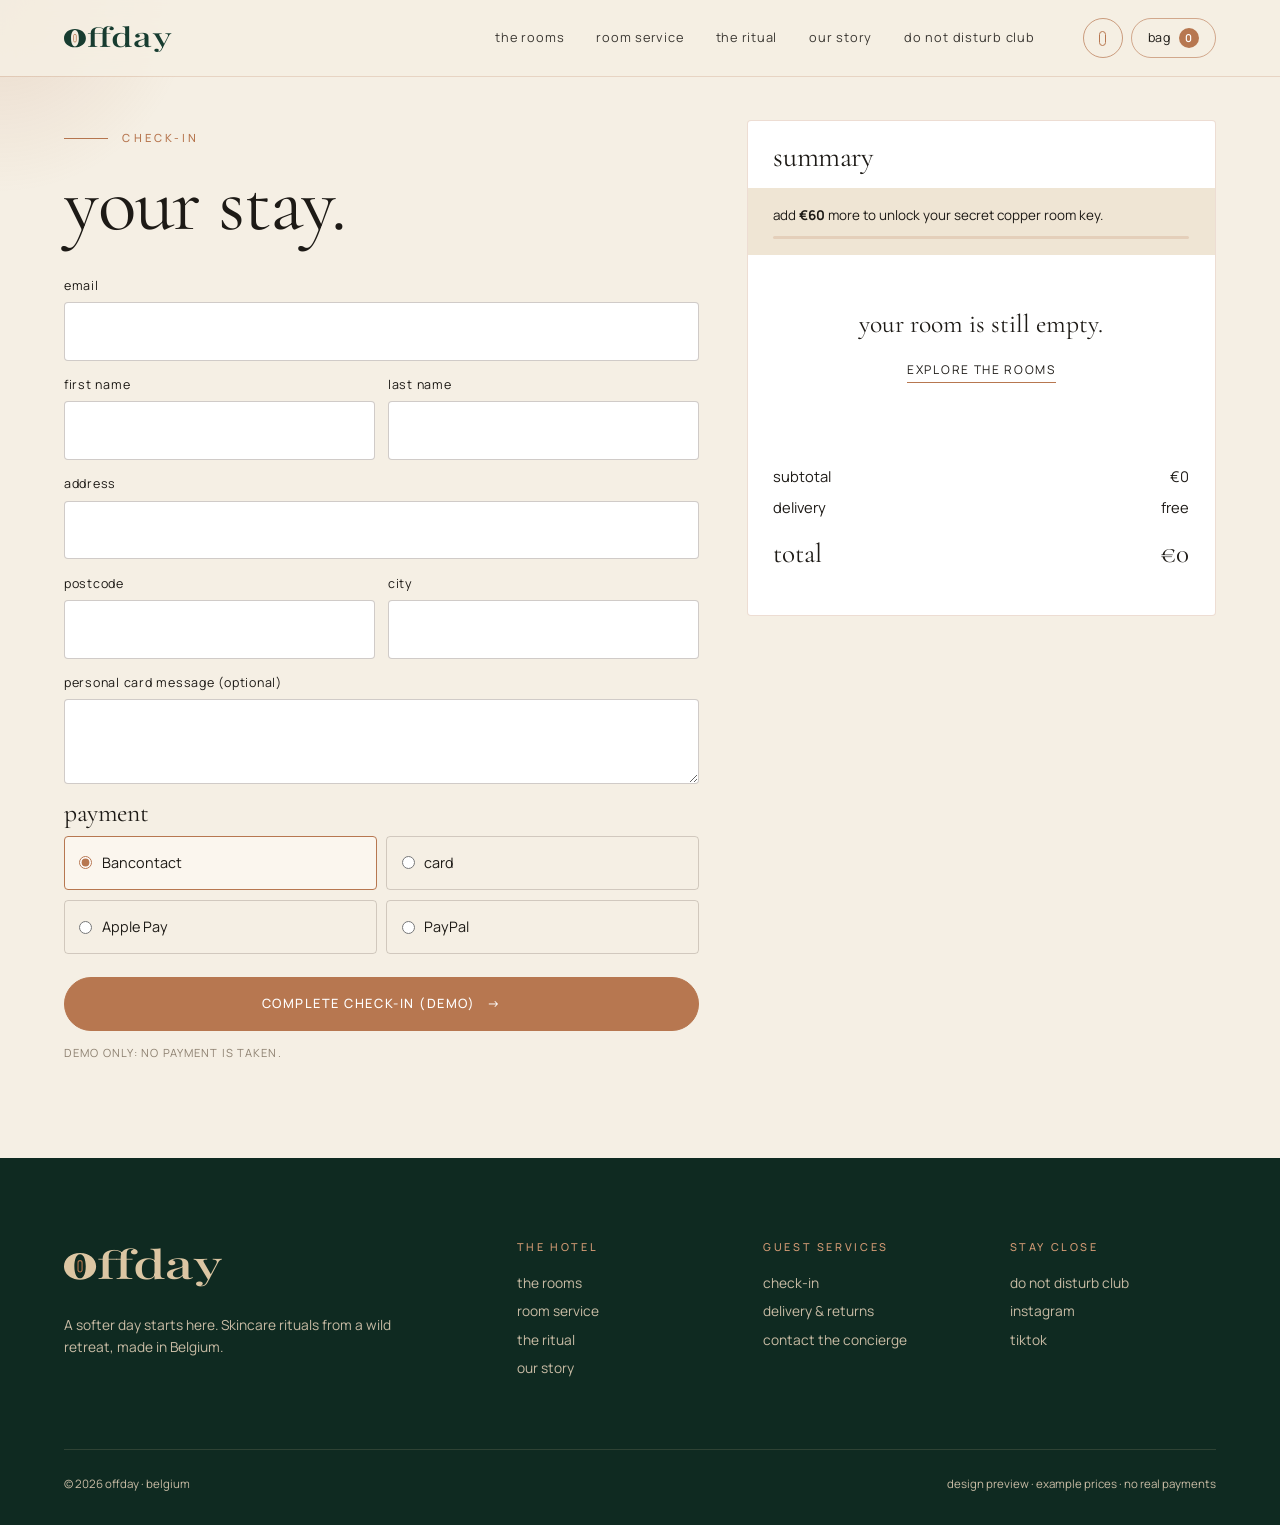
==== commit a5705982: "OFFDAY v3: jungle doors intro, premium rebuild; wild retreat moved to /v2/" ====
--- a/check-in.html
+++ b/check-in.html
@@ -1,38 +1,26 @@
-<!doctype html><html lang="en"><head><meta charset="utf-8"><meta name="viewport" content="width=device-width,initial-scale=1">
+<!doctype html><html lang="en"><head><meta charset="utf-8"><meta name="viewport" content="width=device-width,initial-scale=1,viewport-fit=cover">
 <title>check-in · offday</title><meta name="description" content="your offday bag"><meta name="theme-color" content="#173C30">
 <link rel="preconnect" href="https://fonts.googleapis.com"><link rel="preconnect" href="https://fonts.gstatic.com" crossorigin>
-<link href="https://fonts.googleapis.com/css2?family=Cormorant+Garamond:ital,wght@0,400;0,500;1,400&family=Inter:wght@300;400;500&display=swap" rel="stylesheet">
-<link rel="stylesheet" href="style.css"><script src="app.js" defer></script></head><body class="">
+<link href="https://fonts.googleapis.com/css2?family=Cormorant+Garamond:ital,wght@0,400;0,500;1,400&family=Manrope:wght@400;500;600&family=Playfair+Display:wght@500&display=swap" rel="stylesheet">
+<link rel="stylesheet" href="style.css"><script src="app.js" defer></script></head><body>
 <a class="skip" href="#main">skip to content</a>
-<div class="demo">design preview · all prices are example prices · no real orders</div>
-<header class="hdr"><div class="wrap"><a class="logo" href="index.html" aria-label="offday home">offday<i>.</i></a>
-<nav class="nav" aria-label="main"><a href="index.html#rooms">the rooms</a><a href="room-service.html">room service</a><a href="index.html#ritual">the ritual</a><a href="index.html#story">our story</a><a href="index.html#club">do not disturb club</a></nav>
-<div class="hdr-r"><a class="bag" href="check-in.html" aria-label="check-in, your bag"><svg width="16" height="16" viewBox="0 0 24 24" fill="none" stroke="currentColor" stroke-width="1.4" aria-hidden="true"><path d="M5 8h14l-1 12H6L5 8z"/><path d="M9 8V6a3 3 0 016 0v2"/></svg><span>check-in</span><b data-count>0</b></a>
-<button class="burger" aria-label="menu" aria-expanded="false"><span></span><span></span></button></div></div>
-<nav class="mnav" aria-label="mobile"><a href="index.html#rooms">the rooms</a><a href="room-service.html">room service</a><a href="index.html#ritual">the ritual</a><a href="index.html#story">our story</a><a href="index.html#club">do not disturb club</a><a href="check-in.html">check-in</a></nav></header>
-<main id="main"><div class="wrap"><span class="num" style="padding-top:2rem">check-in</span><h1 style="font-size:clamp(2.6rem,6vw,4rem);margin:.6rem 0">your stay.</h1>
-<div class="co"><div><div id="lines"></div>
-<form id="cof" style="margin-top:2rem"><h2 style="font-size:1.8rem;margin-bottom:1rem">guest details</h2>
-<div class="field"><label for="e">email</label><input id="e" type="email" required autocomplete="email"></div>
-<div class="grid2"><div class="field"><label for="fn">first name</label><input id="fn" required autocomplete="given-name"></div><div class="field"><label for="ln">last name</label><input id="ln" required autocomplete="family-name"></div></div>
-<div class="field"><label for="ad">address</label><input id="ad" required autocomplete="street-address"></div>
-<div class="grid2"><div class="field"><label for="pc">postcode</label><input id="pc" required autocomplete="postal-code"></div><div class="field"><label for="ct">city</label><input id="ct" required autocomplete="address-level2"></div></div>
+<header class="hdr"><div class="wrap"><a class="logo" href="index.html" aria-label="offday home"><svg viewBox="0 0 268 74" role="img" aria-label="offday"><path fill="currentColor" fill-rule="evenodd" d="M27 15c15.5 0 27 9.6 27 22.5S42.5 60 27 60 0 50.4 0 37.5 11.5 15 27 15zm0 2.2c-6.4 0-9.6 9.3-9.6 20.3s3.2 20.3 9.6 20.3 9.6-9.3 9.6-20.3S33.4 17.2 27 17.2z"/><rect x="23.6" y="28" width="6.8" height="19" rx="3.4" fill="none" stroke="#B77750" stroke-width="1.8"/><text x="56" y="59" font-family="Playfair Display,Didot,Georgia,serif" font-size="66" font-weight="500" fill="currentColor" textLength="210" lengthAdjust="spacingAndGlyphs">ffday</text></svg></a><nav class="nav" aria-label="main"><a href="index.html#rooms">the rooms</a><a href="room-service.html">room service</a><a href="index.html#ritual">the ritual</a><a href="index.html#story">our story</a><a href="index.html#club">do not disturb club</a></nav>
+<div class="hdr-r"><button class="navoff" data-mode aria-pressed="false" aria-label="offday mode: switch off the noise" title="offday mode"><i></i></button><button class="bagbtn" aria-label="open your bag"><span>bag</span><b data-count>0</b></button><button class="burger" aria-label="menu" aria-expanded="false"><span></span><span></span></button></div></div></header>
+<nav class="mnav" aria-label="mobile"><a href="index.html#rooms">the rooms</a><a href="room-service.html">room service</a><a href="index.html#ritual">the ritual</a><a href="index.html#story">our story</a><a href="index.html#club">do not disturb club</a><a href="check-in.html">check-in</a><small>a softer day starts here.</small></nav>
+<main id="main"><div class="wrap" data-checkout><div class="co"><div><span class="kick">check-in</span><h1 style="font-size:clamp(3rem,7vw,5rem);margin:1rem 0 2rem">your stay.</h1>
+<form id="cof"><div class="field"><label for="e">email</label><input id="e" type="email" required autocomplete="email"></div><div class="g2"><div class="field"><label for="fn">first name</label><input id="fn" required autocomplete="given-name"></div><div class="field"><label for="ln">last name</label><input id="ln" required autocomplete="family-name"></div></div>
+<div class="field"><label for="ad">address</label><input id="ad" required autocomplete="street-address"></div><div class="g2"><div class="field"><label for="pc">postcode</label><input id="pc" required autocomplete="postal-code" inputmode="numeric"></div><div class="field"><label for="ct">city</label><input id="ct" required autocomplete="address-level2"></div></div>
 <div class="field"><label for="card">personal card message (optional)</label><textarea id="card" rows="2" maxlength="160"></textarea></div>
-<h2 style="font-size:1.8rem;margin:1rem 0 .4rem">payment</h2><div class="pay"><label><input type="radio" name="p" checked> Bancontact</label><label><input type="radio" name="p"> card</label><label><input type="radio" name="p"> Apple Pay</label><label><input type="radio" name="p"> PayPal</label></div>
-<button class="btn" style="width:100%">complete check-in (demo)</button><p class="ph-note" style="margin-top:.6rem">demo only: no payment is taken.</p></form></div>
-<aside class="summary" aria-live="polite"><h2 style="font-size:1.6rem">summary</h2><div class="gift"><span id="gt"></span><div class="bar"><i id="gb"></i></div></div>
-<div class="row"><span>subtotal</span><span id="st"></span></div><div class="row"><span>delivery</span><span id="sh"></span></div><div class="row total"><span>total</span><span id="tt"></span></div></aside></div></div>
-<script>
-function renderCart(c){const L=document.getElementById('lines');const ks=Object.keys(c).filter(k=>P[k]&&c[k]>0);
-L.innerHTML=ks.length?ks.map(k=>`<div class="line"><img src="${P[k].img}" alt=""><div><h4>${P[k].n}</h4><small>${P[k].r} · ${P[k].v}</small><div class="qty" style="width:max-content;margin-top:.4rem"><button onclick="chg('${k}',-1)" aria-label="less">−</button><span>${c[k]}</span><button onclick="chg('${k}',1)" aria-label="more">+</button></div></div><b>${eur(P[k].p*c[k])}</b></div>`).join(''):'<p class="serif" style="font-size:1.5rem;padding:2rem 0">your room is still empty. <a href="index.html#rooms">explore the rooms</a></p>';
-const t=total(c),sh=t===0||t>=SHIP_FREE?0:4.95,r=GIFT-t;document.getElementById('st').textContent=eur(t);document.getElementById('sh').textContent=sh?eur(sh):'free';document.getElementById('tt').textContent=eur(t+sh);
-document.getElementById('gt').textContent=r>0?`add ${eur(r)} more to unlock your secret copper room key.`:'your secret copper room key is included. you are officially off duty.';document.getElementById('gb').style.width=Math.min(100,t/GIFT*100)+'%'}
-function chg(k,d){const c=get();c[k]=(c[k]||0)+d;if(c[k]<=0)delete c[k];put(c)}
-document.getElementById('cof').addEventListener('submit',e=>{e.preventDefault();localStorage.removeItem('offday-wild-cart');document.querySelector('.co').innerHTML='<div style="padding:3rem 0"><h2>welcome to your offday.</h2><p style="margin-top:1rem">demo check-in complete. no payment was taken.</p><a class="btn" style="margin-top:1.5rem" href="index.html">back to the lobby</a></div>';render()});
-</script></main>
-<footer><div class="wrap"><div><a class="logo" href="index.html">offday<i>.</i></a><p style="margin-top:1rem;max-width:22rem">the wild retreat. skincare for the moment the world can wait.</p></div>
-<div><b>the hotel</b><a href="index.html#rooms">the rooms</a><a href="room-service.html">room service</a><a href="index.html#ritual">the ritual</a></div>
-<div><b>guest services</b><a href="#">delivery & returns</a><a href="#">contact the concierge</a><a href="index.html#club">do not disturb club</a></div>
-<div><b>follow</b><a href="#">instagram</a><a href="#">tiktok</a></div>
-<div class="legal">© 2026 offday · belgium · design preview, example prices, no real payments.</div></div></footer>
+<p class="disp" style="font-size:1.6rem;margin-top:1rem">payment</p><div class="pay"><label><input type="radio" name="p" checked>Bancontact</label><label><input type="radio" name="p">card</label><label><input type="radio" name="p">Apple Pay</label><label><input type="radio" name="p">PayPal</label></div>
+<button class="btn" style="width:100%">complete check-in (demo) <span class="arr">→</span></button><p class="ph-note" style="margin-top:.8rem">demo only: no payment is taken.</p></form></div>
+<aside class="summ"><div style="padding:1.4rem 1.6rem 0"><p class="disp" style="font-size:1.8rem">summary</p></div><div class="gift" style="margin-top:1rem"><span data-gift></span><div class="bar"><i data-bar></i></div></div><div class="lines" data-lines></div><div style="padding:1.4rem 1.6rem"><div class="rowp"><span>subtotal</span><span data-sub></span></div><div class="rowp"><span>delivery</span><span data-ship></span></div><div class="tot" style="margin-top:.8rem"><span>total</span><span data-total></span></div></div></aside></div></div>
+<script>document.addEventListener('DOMContentLoaded',()=>document.getElementById('cof').addEventListener('submit',e=>{e.preventDefault();localStorage.removeItem(K);document.querySelector('.co').innerHTML='<div><span class="kick">checked in</span><h1 style="font-size:4rem;margin:1rem 0">welcome to your offday.</h1><p class="lede">Demo check-in complete. No payment was taken.</p><a class="btn" style="margin-top:2rem" href="index.html">back to the lobby</a></div>';render()}))</script></main>
+<footer><div class="wrap"><div class="grid"><div><a class="logo" href="index.html"><svg viewBox="0 0 268 74" role="img" aria-label="offday"><path fill="currentColor" fill-rule="evenodd" d="M27 15c15.5 0 27 9.6 27 22.5S42.5 60 27 60 0 50.4 0 37.5 11.5 15 27 15zm0 2.2c-6.4 0-9.6 9.3-9.6 20.3s3.2 20.3 9.6 20.3 9.6-9.3 9.6-20.3S33.4 17.2 27 17.2z"/><rect x="23.6" y="28" width="6.8" height="19" rx="3.4" fill="none" stroke="#B77750" stroke-width="1.8"/><text x="56" y="59" font-family="Playfair Display,Didot,Georgia,serif" font-size="66" font-weight="500" fill="currentColor" textLength="210" lengthAdjust="spacingAndGlyphs">ffday</text></svg></a><p style="margin-top:1.2rem;max-width:22rem">A softer day starts here. Skincare rituals from a wild retreat, made in Belgium.</p></div>
+<div><h4>the hotel</h4><a href="index.html#rooms">the rooms</a><a href="room-service.html">room service</a><a href="index.html#ritual">the ritual</a><a href="index.html#story">our story</a></div>
+<div><h4>guest services</h4><a href="check-in.html">check-in</a><a href="#">delivery & returns</a><a href="#">contact the concierge</a></div>
+<div><h4>stay close</h4><a href="index.html#club">do not disturb club</a><a href="#">instagram</a><a href="#">tiktok</a></div></div>
+<div class="legal"><span>© 2026 offday · belgium</span><span>design preview · example prices · no real payments</span></div></div></footer>
+<div class="scrim"></div><aside class="drawer" aria-hidden="true" aria-label="your bag"><header><h2>your stay</h2><button class="xbtn" aria-label="close bag">✕</button></header>
+<div class="gift"><span data-gift></span><div class="bar"><i data-bar></i></div></div><div class="lines" data-lines></div>
+<footer><div class="rowp"><span>subtotal</span><span data-sub></span></div><div class="rowp"><span>delivery (BE)</span><span data-ship></span></div><div class="tot"><span>total</span><span data-total></span></div><a class="btn" style="width:100%" href="check-in.html">check-in <span class="arr">→</span></a><p class="ph-note" style="text-align:center;margin-top:.8rem">example prices · demo checkout</p></footer></aside>
 </body></html>
--- a/style.css
+++ b/style.css
@@ -1,184 +1,302 @@
-:root{--green:#173C30;--copper:#B77750;--ivory:#F5EFE4;--walnut:#443126;--champ:#DCC6A3;--ink:#22201b;--bg:var(--ivory);--t:.5s;--serif:"Cormorant Garamond",Georgia,serif;--sans:"Inter",system-ui,-apple-system,Segoe UI,sans-serif}
-*{box-sizing:border-box;margin:0}
-html{scroll-behavior:smooth}
-body{font-family:var(--sans);background:var(--bg);color:var(--ink);font-size:16px;line-height:1.6;transition:background 1.2s,color 1.2s;-webkit-font-smoothing:antialiased}
-body.is-off{--bg:#e9dcc7;--t:1.2s;background:#e9dcc7}
-body.is-off .dark-on-off{background:#2a1d15}
-img{max-width:100%;display:block}
-a{color:inherit}
-:focus-visible{outline:2px solid var(--copper);outline-offset:3px}
-.wrap{width:min(1240px,92vw);margin:auto}
-.serif{font-family:var(--serif);font-weight:400}
-.eyebrow{font-size:.72rem;letter-spacing:.24em;text-transform:uppercase;color:var(--copper)}
-h1,h2,h3{font-family:var(--serif);font-weight:400;line-height:1.05;letter-spacing:-.01em}
-h2{font-size:clamp(2.2rem,5vw,3.8rem)}
-.skip{position:absolute;left:-999px}.skip:focus{left:1rem;top:1rem;background:#fff;padding:.5rem;z-index:99}
+@view-transition{navigation:auto}
+:root{--g:#173C30;--g2:#0f2a21;--cu:#B77750;--cu2:#d29a74;--iv:#F5EFE4;--w:#443126;--ch:#DCC6A3;--ink:#1d1a16;--mut:#6c6156;--bg:var(--iv);--sp:1;--disp:"Cormorant Garamond",Georgia,serif;--sans:"Manrope",system-ui,sans-serif;--ease:cubic-bezier(.22,.8,.2,1)}
+*{box-sizing:border-box;margin:0;padding:0}
+html{scroll-behavior:smooth;-webkit-text-size-adjust:100%}
+body{font-family:var(--sans);background:var(--bg);color:var(--ink);font-size:16px;line-height:1.65;-webkit-font-smoothing:antialiased;transition:background 1.4s,color 1.4s;overflow-x:hidden}
+body.is-off{--bg:#e8dbc4;--sp:1.9}
+body.lock{overflow:hidden}
+img{display:block;max-width:100%}
+a{color:inherit;text-decoration:none}
+button{font:inherit;color:inherit}
+:focus-visible{outline:2px solid var(--cu);outline-offset:4px;border-radius:4px}
+.wrap{width:min(1320px,90vw);margin-inline:auto}
+.sr{position:absolute;width:1px;height:1px;overflow:hidden;clip:rect(0 0 0 0)}
+.skip{position:fixed;left:1rem;top:-4rem;z-index:999;background:var(--iv);padding:.6rem 1rem}.skip:focus{top:1rem}
+h1,h2,h3,.disp{font-family:var(--disp);font-weight:400;line-height:1;letter-spacing:-.015em}
+h2{font-size:clamp(2.6rem,6.2vw,5.4rem)}
+h2 em,h1 em{font-style:italic;color:var(--cu)}
+.dark h2 em,.hero h1 em{color:var(--ch)}
+.kick{display:inline-flex;align-items:center;gap:.9rem;font-size:.7rem;letter-spacing:.28em;text-transform:uppercase;color:var(--cu);font-weight:500}
+.kick::before{content:"";width:0;height:1px;background:currentColor;transition:width 1.2s var(--ease) .2s}
+.in .kick::before,.kick.in::before{width:44px}
+.dark .kick{color:var(--cu2)}
+.lede{font-size:clamp(1rem,1.3vw,1.12rem);color:var(--mut);max-width:34rem}
+.dark .lede{color:#cfc3ae}
+/* logo */
+.logo{display:inline-flex;color:var(--g)}
+.logo svg{height:30px;width:auto;overflow:visible}
+.dark .logo,.hdr.on-dark .logo,footer .logo{color:var(--ch)}
 /* header */
-.hdr{position:sticky;top:0;z-index:50;background:color-mix(in srgb,var(--bg) 88%,transparent);backdrop-filter:blur(10px);border-bottom:1px solid rgba(183,119,80,.25);transition:background 1.2s}
-.hdr .wrap{display:flex;align-items:center;justify-content:space-between;height:68px;gap:1rem}
-.logo{font-family:var(--serif);font-size:2.1rem;text-decoration:none;color:var(--green);letter-spacing:-.02em;line-height:1}
-.logo i{color:var(--copper);font-style:normal}
-.nav{display:none;gap:1.6rem;font-size:.82rem;letter-spacing:.04em}
-.nav a{text-decoration:none;position:relative;padding:.3rem 0}
-.nav a::after,.link::after{content:"";position:absolute;left:0;bottom:0;height:1px;width:100%;background:var(--copper);transform:scaleX(0);transform-origin:left;transition:transform var(--t)}
-.nav a:hover::after,.link:hover::after{transform:scaleX(1)}
-.hdr-r{display:flex;align-items:center;gap:.6rem}
-.bag{display:flex;align-items:center;gap:.4rem;text-decoration:none;font-size:.82rem;padding:.4rem .6rem;border:1px solid rgba(183,119,80,.5);border-radius:99px}
-.bag b{background:var(--green);color:var(--ivory);border-radius:99px;min-width:1.4rem;height:1.4rem;display:grid;place-items:center;font-size:.7rem;font-weight:500}
-.burger{background:none;border:0;width:40px;height:40px;cursor:pointer;display:grid;place-content:center;gap:6px}
-.burger span{display:block;width:22px;height:1px;background:var(--ink)}
-.mnav{display:none;flex-direction:column;padding:1rem 4vw 1.6rem;gap:.9rem;font-family:var(--serif);font-size:1.6rem;border-top:1px solid rgba(183,119,80,.25)}
-.mnav a{text-decoration:none}
-.mnav.open{display:flex}
-@media(min-width:1000px){.nav{display:flex}.burger,.mnav{display:none!important}}
+.hdr{position:fixed;inset:0 0 auto;z-index:60;transition:background .5s,transform .5s var(--ease),color .5s;color:var(--iv)}
+.hdr .wrap{display:flex;align-items:center;gap:1.5rem;height:76px}
+.hdr .logo{color:var(--ch)}
+.hdr.solid{background:color-mix(in srgb,var(--bg) 86%,transparent);backdrop-filter:blur(14px) saturate(1.2);color:var(--ink);box-shadow:0 1px 0 rgba(183,119,80,.22)}
+.hdr.solid .logo{color:var(--g)}
+.hdr.hide{transform:translateY(-100%)}
+.nav{display:none;gap:2rem;margin-left:auto;font-size:.8rem;letter-spacing:.06em}
+.nav a{position:relative;padding:.4rem 0;opacity:.85;transition:opacity .3s}
+.nav a:hover{opacity:1}
+.nav a::after{content:"";position:absolute;left:0;right:0;bottom:0;height:1px;background:var(--cu);transform:scaleX(0);transform-origin:right;transition:transform .5s var(--ease)}
+.nav a:hover::after{transform:scaleX(1);transform-origin:left}
+.hdr-r{display:flex;align-items:center;gap:.5rem;margin-left:auto}
+@media(min-width:1080px){.nav{display:flex}.hdr-r{margin-left:1.5rem}.burger{display:none!important}}
+.navoff{width:40px;height:40px;border-radius:50%;border:1px solid rgba(183,119,80,.7);background:transparent;display:grid;place-items:center;cursor:pointer;transition:background .4s}
+.navoff i{width:7px;height:15px;border-radius:9px;border:1.4px solid var(--cu)}
+.navoff:hover,.navoff[aria-pressed=true]{background:var(--cu)}.navoff:hover i,.navoff[aria-pressed=true] i{border-color:var(--iv)}
+.bagbtn{display:flex;align-items:center;gap:.5rem;height:40px;padding:0 1rem;border-radius:99px;border:1px solid currentColor;background:transparent;cursor:pointer;font-size:.78rem;letter-spacing:.06em;border-color:rgba(183,119,80,.6)}
+.bagbtn b{min-width:20px;height:20px;border-radius:99px;background:var(--cu);color:#fff;font-size:.68rem;display:grid;place-items:center;font-weight:600;transition:transform .4s var(--ease)}
+.bagbtn b.bump{transform:scale(1.35)}
+.burger{width:40px;height:40px;border:0;background:none;cursor:pointer;display:grid;place-content:center;gap:7px}
+.burger span{width:22px;height:1px;background:currentColor;display:block;transition:transform .4s}
+.burger[aria-expanded=true] span:first-child{transform:translateY(4px) rotate(45deg)}.burger[aria-expanded=true] span:last-child{transform:translateY(-4px) rotate(-45deg)}
+.mnav{position:fixed;inset:0;z-index:55;background:var(--g);color:var(--iv);display:flex;flex-direction:column;justify-content:center;padding:0 8vw;gap:.4rem;clip-path:circle(0 at calc(100% - 40px) 38px);transition:clip-path .8s var(--ease);visibility:hidden}
+.mnav.open{clip-path:circle(150% at calc(100% - 40px) 38px);visibility:visible}
+.mnav a{font-family:var(--disp);font-size:2.6rem;line-height:1.2}
+.mnav small{margin-top:2rem;color:var(--ch);letter-spacing:.2em;font-size:.7rem;text-transform:uppercase}
 /* buttons */
-.btn{display:inline-flex;align-items:center;justify-content:center;gap:.6rem;padding:1rem 1.7rem;border-radius:99px;background:var(--copper);color:#fff;text-decoration:none;font-size:.85rem;letter-spacing:.06em;border:1px solid var(--copper);cursor:pointer;transition:background var(--t),color var(--t),transform var(--t)}
-.btn:hover{background:var(--walnut);border-color:var(--walnut)}
-.btn.ghost{background:transparent;color:inherit;border-color:currentColor}
-.btn.ghost:hover{background:rgba(255,255,255,.12)}
-.add{background:none;border:1px solid var(--copper);color:var(--copper);border-radius:99px;padding:.45rem 1rem;font-size:.75rem;letter-spacing:.08em;cursor:pointer;transition:all var(--t)}
-.add:hover,.add.done{background:var(--copper);color:#fff}
+.btn{--mx:0px;--my:0px;position:relative;display:inline-flex;align-items:center;justify-content:center;gap:.7rem;min-height:54px;padding:0 2rem;border-radius:99px;background:var(--cu);color:#fff;border:1px solid var(--cu);font-size:.8rem;letter-spacing:.12em;text-transform:uppercase;font-weight:500;cursor:pointer;overflow:hidden;transform:translate(var(--mx),var(--my));transition:transform .5s var(--ease),color .4s,border-color .4s;isolation:isolate}
+.btn::before{content:"";position:absolute;inset:0;background:var(--w);transform:translateY(101%);border-radius:inherit;transition:transform .55s var(--ease);z-index:-1}
+.btn:hover::before{transform:none}
+.btn.ghost{background:transparent;color:inherit;border-color:rgba(220,198,163,.6)}
+.btn.ghost::before{background:var(--iv)}.btn.ghost:hover{color:var(--g)}
+.btn .arr{transition:transform .5s var(--ease)}.btn:hover .arr{transform:translateX(4px)}
+.qadd{position:relative;width:44px;height:44px;border-radius:50%;border:1px solid var(--cu);background:transparent;color:var(--cu);cursor:pointer;display:grid;place-items:center;transition:background .4s,color .4s,transform .4s var(--ease);font-size:1.3rem;line-height:1}
+.qadd:hover{background:var(--cu);color:#fff;transform:rotate(90deg)}
+/* intro doors */
+.doors{position:fixed;inset:0;z-index:100;display:grid;place-items:center;background:var(--g2);perspective:1600px;transition:background 1.2s .6s,visibility 0s 2.2s}
+.doors.open{background:transparent;visibility:hidden;pointer-events:none}
+.door{position:absolute;top:0;bottom:0;width:50.5%;background:var(--g);overflow:hidden;transition:transform 1.9s cubic-bezier(.7,0,.15,1);will-change:transform}
+.door.l{left:0;transform-origin:left center;background:linear-gradient(90deg,#0d241c,#173C30)}
+.door.r{right:0;transform-origin:right center;background:linear-gradient(-90deg,#0d241c,#173C30)}
+.door img{position:absolute;height:115%;width:auto;max-width:none;top:-7%}
+.door.l img{right:-12%}.door.r img{left:-12%}
+.door.l img.b{right:20%;opacity:.55;filter:brightness(.6);height:125%}.door.r img.b{left:20%;opacity:.55;filter:brightness(.6);height:125%}
+.door::after{content:"";position:absolute;top:0;bottom:0;width:1px;background:linear-gradient(transparent,var(--cu),transparent);opacity:.7}
+.door.l::after{right:0}.door.r::after{left:0}
+.doors.open .door.l{transform:translateX(-102%) rotateY(18deg)}
+.doors.open .door.r{transform:translateX(102%) rotateY(-18deg)}
+.doors-c{position:relative;z-index:2;text-align:center;color:var(--ch);display:grid;justify-items:center;gap:1.6rem;transition:opacity .6s,transform 1s var(--ease)}
+.doors.open .doors-c{opacity:0;transform:scale(.92)}
+.doors-c .logo svg{height:clamp(46px,9vw,84px)}
+.doors-c p{font-size:.7rem;letter-spacing:.32em;text-transform:uppercase}
+.bigoff{position:relative;width:118px;height:118px;border-radius:50%;border:1px solid rgba(220,198,163,.4);background:radial-gradient(circle at 35% 28%,#e0aa84,var(--cu) 46%,#6f4128);box-shadow:inset 0 -10px 20px rgba(0,0,0,.35),0 20px 50px rgba(0,0,0,.45);cursor:pointer;display:grid;place-items:center;transition:transform .25s}
+.bigoff i{width:16px;height:38px;border-radius:12px;border:2px solid #fbe9da}
+.bigoff::before,.bigoff::after{content:"";position:absolute;inset:-14px;border-radius:50%;border:1px solid rgba(183,119,80,.5);animation:ring 2.8s ease-out infinite}
+.bigoff::after{animation-delay:1.4s}
+@keyframes ring{from{transform:scale(.85);opacity:1}to{transform:scale(1.5);opacity:0}}
+.bigoff:active{transform:scale(.94)}
+.skipintro{background:none;border:0;color:#bfb29b;font-size:.7rem;letter-spacing:.24em;text-transform:uppercase;cursor:pointer;border-bottom:1px solid transparent}.skipintro:hover{border-color:currentColor}
 /* hero */
-.hero{position:relative;min-height:min(92vh,860px);display:flex;align-items:flex-end;color:var(--ivory);overflow:hidden;background:var(--walnut)}
-.hero>img{position:absolute;inset:0;width:100%;height:100%;object-fit:cover;object-position:62% 50%;animation:zoom 22s ease-out both}
-.hero::before{content:"";position:absolute;inset:0;background:linear-gradient(180deg,rgba(20,14,10,.15) 30%,rgba(20,14,10,.85)),linear-gradient(90deg,rgba(23,22,15,.55),transparent 60%);z-index:1}
-@keyframes zoom{from{transform:scale(1.08)}to{transform:scale(1)}}
-.hero .wrap{position:relative;z-index:2;padding:6rem 0 3rem;display:grid;gap:2rem}
-.hero h1{font-size:clamp(3rem,9vw,6.4rem)}
-.hero h1 em{color:var(--champ)}
-.hero p.lead{max-width:30rem;color:#eadfcd}
-.ctas{display:flex;flex-wrap:wrap;gap:.8rem}
-@media(min-width:900px){.hero{align-items:center}.hero .wrap{grid-template-columns:1.3fr .7fr;align-items:end}}
-/* OFFDAY button */
-.offbox{border:1px solid rgba(220,198,163,.45);border-radius:22px;padding:1.3rem;display:flex;gap:1.1rem;align-items:center;background:rgba(23,22,15,.35);backdrop-filter:blur(6px);max-width:360px}
-.offbtn{flex:none;width:86px;height:86px;border-radius:50%;border:1px solid var(--copper);background:radial-gradient(circle at 35% 30%,#d6a07c,var(--copper) 45%,#7d4c30);box-shadow:inset 0 -6px 12px rgba(0,0,0,.35),0 6px 18px rgba(0,0,0,.35);cursor:pointer;display:grid;place-items:center;transition:transform .3s,box-shadow .3s;color:#fff;font-family:var(--serif);font-size:1.15rem}
-.offbtn:active,.offbtn[aria-pressed=true]{transform:translateY(2px) scale(.97);box-shadow:inset 0 6px 14px rgba(0,0,0,.45),0 2px 6px rgba(0,0,0,.3)}
-.offbtn[aria-pressed=true]{background:radial-gradient(circle at 35% 30%,#5e7d6d,var(--green) 55%,#0c2219)}
-.offbox small{display:block;font-size:.7rem;letter-spacing:.2em;color:var(--champ);margin-top:.4rem}
-.offbox p{font-family:var(--serif);font-size:1.25rem;line-height:1.2}
-.offbox .sub{font-family:var(--sans);font-size:.8rem;color:#d9ccb6}
+.hero{position:relative;min-height:100svh;background:var(--g2);color:var(--iv);overflow:hidden;display:flex;flex-direction:column;justify-content:flex-end}
+.hero .media{position:absolute;inset:0}
+.hero .media img{width:100%;height:100%;object-fit:cover;object-position:68% 62%;transform:scale(1.04);transition:transform 2.6s var(--ease)}
+.revealed .hero .media img{transform:scale(1)}
+.hero::after{content:"";position:absolute;inset:0;background:linear-gradient(0deg,rgba(10,26,20,.94) 0%,rgba(10,26,20,.55) 42%,rgba(10,26,20,.1) 70%),linear-gradient(90deg,rgba(10,26,20,.75),transparent 55%);pointer-events:none}
+.hero .lv{position:absolute;z-index:2;pointer-events:none;width:clamp(180px,26vw,420px);will-change:transform}
+.hero .lv.l{left:-7%;top:-10%}.hero .lv.r{right:-9%;bottom:-25%;width:clamp(200px,30vw,480px);opacity:.9}
+.hero .wrap{position:relative;z-index:3;padding:0 0 clamp(2rem,6vh,4.5rem)}
+.hero h1{font-size:clamp(3.4rem,10vw,8.6rem);margin:1.2rem 0 1.4rem;max-width:11ch}
+.hero h1 .ln{display:block;overflow:hidden}.hero h1 .ln>span{display:block;transform:translateY(105%);transition:transform 1.3s var(--ease)}
+.revealed .hero h1 .ln>span{transform:none}.revealed .hero h1 .ln:nth-child(2)>span{transition-delay:.12s}
+.hero .sub{font-family:var(--disp);font-style:italic;font-size:clamp(1.3rem,2vw,1.7rem);color:var(--ch)}
+.hero .lede{color:#d9cdb8;margin-top:.6rem}
+.hero .ctas{display:flex;flex-wrap:wrap;gap:.8rem;margin-top:2rem}
+.hero-meta{display:flex;justify-content:space-between;align-items:end;gap:2rem;flex-wrap:wrap}
+.modecard{display:flex;align-items:center;gap:1rem;padding:1rem 1.2rem 1rem 1rem;border:1px solid rgba(220,198,163,.3);border-radius:99px;background:rgba(10,26,20,.45);backdrop-filter:blur(10px);cursor:pointer;color:var(--iv);transition:border-color .4s}
+.modecard:hover{border-color:var(--cu)}
+.modecard .bigoff{width:56px;height:56px}.modecard .bigoff i{width:9px;height:20px;border-width:1.5px}.modecard .bigoff::before,.modecard .bigoff::after{inset:-6px}
+.modecard b{display:block;font-family:var(--disp);font-weight:400;font-size:1.15rem;text-align:left}
+.modecard small{font-size:.66rem;letter-spacing:.22em;color:var(--ch)}
+.scrollcue{position:absolute;z-index:3;left:50%;bottom:1.2rem;width:1px;height:46px;background:rgba(220,198,163,.25);overflow:hidden;display:none}
+.scrollcue::after{content:"";position:absolute;inset:0;background:var(--cu);animation:cue 2.2s var(--ease) infinite}
+@keyframes cue{from{transform:translateY(-100%)}to{transform:translateY(100%)}}
+@media(min-width:900px){.scrollcue{display:block}}
+@media(max-width:700px){.hero .media{bottom:38%}.hero .media img{object-position:66% 70%}.hero::after{background:linear-gradient(0deg,var(--g2) 38%,rgba(10,26,20,.4) 60%,rgba(10,26,20,.15) 80%)}.modecard{border-radius:20px}}
+/* trust */
+.trust{border-bottom:1px solid rgba(183,119,80,.25);background:var(--bg)}
+.trust .wrap{display:flex;gap:2.5rem;overflow-x:auto;padding:1.1rem 0;font-size:.74rem;letter-spacing:.14em;text-transform:uppercase;color:var(--mut);scrollbar-width:none;justify-content:space-between}
+.trust span{white-space:nowrap;display:flex;align-items:center;gap:.6rem}.trust span::before{content:"";width:6px;height:6px;border-radius:50%;border:1px solid var(--cu)}
 /* sections */
-section.s{padding:clamp(4rem,9vw,7.5rem) 0}
-.shead{display:flex;flex-wrap:wrap;justify-content:space-between;align-items:end;gap:1rem;margin-bottom:2.5rem}
-.num{font-size:.72rem;letter-spacing:.24em;color:var(--copper);display:flex;align-items:center;gap:.8rem}
-.num::after{content:"";width:60px;height:1px;background:var(--copper);transform-origin:left;transform:scaleX(0);transition:transform 1.4s ease}
-.in .num::after{transform:scaleX(1)}
-.rooms{display:grid;grid-auto-flow:column;grid-auto-columns:78%;gap:1rem;overflow-x:auto;scroll-snap-type:x mandatory;padding-bottom:1rem;scrollbar-width:thin}
-.card{scroll-snap-align:start;display:flex;flex-direction:column;gap:.8rem}
-.card .ph{background:#ece3d4;border-radius:4px;overflow:hidden;aspect-ratio:4/5}
-.card .ph img{width:100%;height:100%;object-fit:cover;transition:transform 1.2s ease}
-.card:hover .ph img{transform:scale(1.04)}
-.card .rn{font-size:.7rem;letter-spacing:.2em;color:var(--copper);text-transform:uppercase}
-.card h3{font-size:1.7rem}
-.card h3 a{text-decoration:none}
-.card .meta{display:flex;justify-content:space-between;align-items:center;font-size:.9rem}
-.card .desc{font-size:.85rem;color:#6b6155}
-@media(min-width:800px){.rooms{grid-auto-flow:row;grid-template-columns:repeat(4,1fr);overflow:visible}}
-.dark{background:var(--green);color:var(--ivory);transition:background 1.2s}
-.walnut{background:var(--walnut);color:var(--ivory)}
-body.is-off .dark{background:#10291f}
-.split{display:grid;gap:3rem;align-items:center}
-@media(min-width:900px){.split{grid-template-columns:1fr 1fr}}
-.split img{border-radius:4px}
-.dark p,.walnut p{color:#e3d8c6}
-.pill-list{display:grid;gap:1rem;margin-top:2rem}
-.pill-list div{border-top:1px solid rgba(220,198,163,.3);padding-top:1rem;display:grid;grid-template-columns:3rem 1fr;gap:.5rem}
-.pill-list b{font-family:var(--serif);font-weight:400;color:var(--champ);font-size:1.3rem}
-.bundles{display:grid;gap:1rem}
-@media(min-width:800px){.bundles{grid-template-columns:repeat(3,1fr)}}
-.bundle{border:1px solid rgba(183,119,80,.35);padding:1.6rem;border-radius:4px;display:flex;flex-direction:column;gap:.6rem;background:rgba(255,255,255,.35);transition:transform var(--t),box-shadow var(--t)}
-.bundle:hover{transform:translateY(-3px);box-shadow:0 18px 40px -24px rgba(68,49,38,.5)}
-.bundle h3{font-size:1.8rem}
-.bundle .price{font-family:var(--serif);font-size:1.5rem}
-.bundle ul{padding-left:1.1rem;font-size:.88rem;color:#6b6155}
-.walnut .bundle{background:rgba(255,255,255,.04)}.walnut .bundle ul{color:#d8cbb6}
-.steps{display:grid;gap:1.5rem;counter-reset:s}
-@media(min-width:800px){.steps{grid-template-columns:repeat(4,1fr)}}
-.step{border-top:1px solid var(--copper);padding-top:1.2rem}
-.step span{font-family:var(--serif);font-size:2.6rem;color:var(--copper)}
-.step h3{font-size:1.5rem;margin:.3rem 0}
-.step p{font-size:.88rem;color:#6b6155}
-.reviews{display:grid;gap:1rem}
-@media(min-width:800px){.reviews{grid-template-columns:repeat(3,1fr)}}
-.review{background:#fff;border-radius:4px;padding:1.6rem;border:1px dashed rgba(183,119,80,.5)}
-.review q{font-family:var(--serif);font-size:1.35rem;line-height:1.3;display:block;margin:.6rem 0 1rem}
-.stars{color:var(--copper);letter-spacing:.2em}
-.ph-note{font-size:.72rem;color:#8b7f70;letter-spacing:.08em}
-.club{text-align:center}
-.club h2{margin:1rem 0}
-.club form{display:flex;flex-wrap:wrap;gap:.6rem;justify-content:center;margin-top:2rem}
-.club input,.field input,.field select,.field textarea{font:inherit;padding:.95rem 1.2rem;border-radius:99px;border:1px solid rgba(220,198,163,.6);background:transparent;color:inherit;min-width:min(320px,100%)}
-.field input,.field select,.field textarea{border-color:rgba(68,49,38,.3);border-radius:8px;width:100%;background:#fff}
-.perks{display:flex;flex-wrap:wrap;justify-content:center;gap:1.5rem 2.5rem;margin-top:2.5rem;font-size:.8rem;letter-spacing:.12em;color:var(--champ);text-transform:uppercase}
-/* cat svg */
-.cat{width:100%;max-width:240px;color:var(--copper)}
-.cat path,.cat circle{fill:none;stroke:currentColor;stroke-width:1.2;stroke-linecap:round;stroke-linejoin:round;stroke-dasharray:900;stroke-dashoffset:900;transition:stroke-dashoffset 3.5s ease}
-.in .cat path,.in .cat circle,.cat.drawn path,.cat.drawn circle{stroke-dashoffset:0}
+.s{padding:clamp(5rem,12vw,10rem) 0;position:relative}
+.dark{background:var(--g);color:var(--iv)}
+body.is-off .dark{background:#102b21}
+.walnut{background:var(--w);color:var(--iv)}
+.shead{display:flex;justify-content:space-between;align-items:end;gap:2rem;flex-wrap:wrap;margin-bottom:clamp(2.5rem,5vw,4rem)}
+.shead h2{margin-top:1.2rem}
+.tlink{position:relative;font-size:.78rem;letter-spacing:.14em;text-transform:uppercase;padding-bottom:.3rem}
+.tlink::after{content:"";position:absolute;left:0;right:0;bottom:0;height:1px;background:var(--cu);transform-origin:left;transition:transform .5s var(--ease)}
+.tlink:hover::after{transform:scaleX(.3)}
+/* rooms horizontal */
+.hs{position:relative}
+.track{display:flex;gap:clamp(1rem,2vw,1.8rem);overflow-x:auto;scroll-snap-type:x mandatory;padding:0 5vw 1.5rem;scrollbar-width:none;cursor:grab}
+.track::-webkit-scrollbar{display:none}
+@media(min-width:1000px){.hs.pin{height:var(--h,300vh)}.hs.pin .pinbox{position:sticky;top:0;height:100vh;display:flex;flex-direction:column;justify-content:center;overflow:hidden}.hs.pin .track{overflow:visible;scroll-snap-type:none;will-change:transform;cursor:default}}
+.card{flex:0 0 min(78vw,400px);scroll-snap-align:center;display:flex;flex-direction:column;gap:1rem;perspective:900px}
+.card .ph{position:relative;aspect-ratio:4/5;overflow:hidden;border-radius:2px;background:#e9dfcf;transform-style:preserve-3d;transition:transform .6s var(--ease),box-shadow .6s;box-shadow:0 30px 60px -40px rgba(30,20,10,.5)}
+.card .ph img{position:absolute;inset:0;width:100%;height:100%;object-fit:cover;transition:opacity .8s var(--ease),transform 1.4s var(--ease)}
+.card .ph img.alt{opacity:0}
+@media(hover:hover){.card:hover .ph img.alt{opacity:1}.card:hover .ph img{transform:scale(1.05)}}
+.card .tag{position:absolute;z-index:2;top:1rem;left:1rem;font-size:.64rem;letter-spacing:.24em;text-transform:uppercase;color:var(--w);background:rgba(245,239,228,.85);padding:.35rem .7rem;border-radius:99px;backdrop-filter:blur(4px)}
+.card .row{display:flex;justify-content:space-between;align-items:center;gap:1rem}
+.card h3{font-size:2rem}
+.card .meta{font-size:.82rem;color:var(--mut)}
+.card .price{font-family:var(--disp);font-size:1.4rem}
+.dark .card .meta{color:#bfb29b}
+.progress{height:1px;background:rgba(183,119,80,.25);margin:2.5rem 5vw 0;position:relative}.progress i{position:absolute;inset:0;background:var(--cu);transform-origin:left;transform:scaleX(var(--p,0))}
+/* split */
+.split{display:grid;gap:clamp(2.5rem,6vw,6rem);align-items:center}
+@media(min-width:960px){.split{grid-template-columns:1fr 1fr}.split.rev>:first-child{order:2}}
+.frame{position:relative;overflow:hidden;border-radius:2px}
+.frame img{width:100%;height:100%;object-fit:cover}
+.frame.a45{aspect-ratio:4/5}.frame.a11{aspect-ratio:1}
+.frame .par{height:116%;margin-top:-8%;will-change:transform}
+.frame::after{content:"";position:absolute;inset:14px;border:1px solid rgba(220,198,163,.5);pointer-events:none;clip-path:inset(0 100% 100% 0);transition:clip-path 1.8s var(--ease) .3s}
+.in .frame::after,.frame.in::after{clip-path:inset(0)}
+.leafdeco{position:absolute;pointer-events:none;width:clamp(160px,22vw,340px);opacity:.55;will-change:transform}
+.principles{display:grid;gap:0;margin-top:2.5rem}
+.principles div{display:grid;grid-template-columns:3.5rem 1fr;padding:1.2rem 0;border-top:1px solid rgba(220,198,163,.2);position:relative}
+.principles div::before{content:"";position:absolute;top:-1px;left:0;height:1px;width:0;background:var(--cu);transition:width 1.4s var(--ease)}
+.in .principles div::before{width:100%}.in .principles div:nth-child(2)::before{transition-delay:.25s}.in .principles div:nth-child(3)::before{transition-delay:.5s}
+.principles b{font-family:var(--disp);font-weight:400;font-size:1.4rem;color:var(--cu2)}
+/* ritual */
+.steps{display:grid;gap:0;margin-top:2.5rem;counter-reset:st}
+.step{display:grid;grid-template-columns:4rem 1fr auto;align-items:center;gap:1rem;padding:1.3rem 0;border-top:1px solid rgba(68,49,38,.18);transition:padding .5s var(--ease)}
+.step:hover{padding-left:.6rem}
+.step span{font-family:var(--disp);font-size:2.4rem;color:var(--cu);line-height:1}
+.step h3{font-size:1.6rem}.step p{font-size:.86rem;color:var(--mut)}
+.step a{font-size:.72rem;letter-spacing:.14em;text-transform:uppercase;color:var(--cu)}
+/* bundles */
+.bundles{display:grid;gap:1px;background:rgba(220,198,163,.18);border:1px solid rgba(220,198,163,.18)}
+@media(min-width:860px){.bundles{grid-template-columns:repeat(3,1fr)}}
+.bundle{background:var(--w);padding:2rem;display:flex;flex-direction:column;gap:.8rem;min-height:280px;transition:background .5s}
+.bundle:hover{background:#4e392c}
+.bundle h3{font-size:2rem}.bundle ul{list-style:none;font-size:.88rem;color:#d4c6b0}
+.bundle li::before{content:"— ";color:var(--cu2)}
+.bundle .foot{margin-top:auto;display:flex;justify-content:space-between;align-items:center}
+.bundle .price{font-family:var(--disp);font-size:1.8rem}
+/* reviews */
+.reviews{display:grid;gap:1.2rem}
+@media(min-width:860px){.reviews{grid-template-columns:repeat(3,1fr)}}
+.review{padding:2rem;border:1px solid rgba(183,119,80,.3);border-radius:2px;background:rgba(255,255,255,.4)}
+.review q{display:block;font-family:var(--disp);font-size:1.6rem;line-height:1.25;margin:1rem 0 1.4rem}
+.stars{color:var(--cu);letter-spacing:.3em;font-size:.8rem}
+.ph-note{font-size:.7rem;letter-spacing:.1em;color:#8d8070;text-transform:uppercase}
+/* club */
+.club{text-align:center;overflow:hidden}
+.club h2{max-width:14ch;margin:1.5rem auto}
+.club form{display:flex;gap:.6rem;justify-content:center;flex-wrap:wrap;margin-top:2.4rem}
+.club input{min-height:54px;padding:0 1.4rem;border-radius:99px;border:1px solid rgba(220,198,163,.45);background:rgba(255,255,255,.04);color:var(--iv);font:inherit;width:min(360px,100%)}
+.club input::placeholder{color:#a99c86}
+.perks{display:flex;justify-content:center;gap:2.5rem;flex-wrap:wrap;margin-top:3rem;font-size:.7rem;letter-spacing:.22em;text-transform:uppercase;color:var(--ch)}
+.cat{width:200px;color:var(--cu2);margin:0 auto}
+.cat path,.cat circle{fill:none;stroke:currentColor;stroke-width:1.1;stroke-linecap:round;stroke-linejoin:round;stroke-dasharray:900;stroke-dashoffset:900;transition:stroke-dashoffset 3.6s var(--ease)}
+.in .cat path,.in .cat circle{stroke-dashoffset:0}
 /* footer */
-footer{background:var(--green);color:#dccfb9;padding:4rem 0 2rem;font-size:.85rem}
-footer .wrap{display:grid;gap:2rem}
-@media(min-width:800px){footer .wrap{grid-template-columns:2fr 1fr 1fr 1fr}}
-footer .logo{color:var(--ivory)}
-footer a{text-decoration:none;display:block;margin:.3rem 0}
-footer .legal{grid-column:1/-1;border-top:1px solid rgba(220,198,163,.25);padding-top:1.5rem;font-size:.75rem;opacity:.8}
+footer{background:var(--g2);color:#c9bca5;padding:5rem 0 2rem;font-size:.86rem}
+footer .grid{display:grid;gap:2.5rem}
+@media(min-width:860px){footer .grid{grid-template-columns:2fr 1fr 1fr 1fr}}
+footer h4{font-family:var(--sans);font-size:.68rem;letter-spacing:.24em;text-transform:uppercase;color:var(--cu2);font-weight:500;margin-bottom:1rem}
+footer a{display:block;margin:.35rem 0;transition:color .3s}footer a:hover{color:var(--iv)}
+footer .logo svg{height:44px}
+footer .legal{margin-top:4rem;padding-top:1.5rem;border-top:1px solid rgba(220,198,163,.15);font-size:.72rem;display:flex;justify-content:space-between;flex-wrap:wrap;gap:1rem}
 /* reveal */
-.rv{opacity:0;transform:translateY(18px);transition:opacity var(--t) ease,transform var(--t) ease;transition-duration:calc(var(--t)*2)}
+.rv{opacity:0;transform:translateY(34px);transition:opacity calc(1.1s*var(--sp)) var(--ease),transform calc(1.3s*var(--sp)) var(--ease);transition-delay:calc(var(--d,0)*110ms)}
 .rv.in{opacity:1;transform:none}
-@media(prefers-reduced-motion:reduce){*{animation:none!important;transition:none!important}.rv{opacity:1;transform:none}.cat path,.cat circle{stroke-dashoffset:0}}
-/* product page */
-.pdp{display:grid;gap:2.5rem;padding:2rem 0 4rem}
-@media(min-width:960px){.pdp{grid-template-columns:1.15fr .85fr;gap:4rem}.buy{position:sticky;top:90px;align-self:start}}
-.gal-main{background:#ece3d4;border-radius:4px;overflow:hidden;aspect-ratio:1}
-.gal-main img{width:100%;height:100%;object-fit:cover}
-.thumbs{display:flex;gap:.6rem;margin-top:.6rem}
-.thumbs button{border:1px solid transparent;padding:0;width:80px;aspect-ratio:1;border-radius:4px;overflow:hidden;cursor:pointer;background:#ece3d4}
-.thumbs button[aria-current=true]{border-color:var(--copper)}
+/* glow */
+.glow{position:fixed;left:0;top:0;width:420px;height:420px;margin:-210px 0 0 -210px;border-radius:50%;pointer-events:none;z-index:1;background:radial-gradient(circle,rgba(183,119,80,.16),transparent 65%);mix-blend-mode:multiply;opacity:0;transition:opacity .6s}
+.dark .glow{mix-blend-mode:screen}
+@media(hover:hover) and (min-width:900px){.glow{opacity:1}}
+body.is-off .glow{background:radial-gradient(circle,rgba(183,119,80,.28),transparent 65%)}
+/* page transition */
+.pt{position:fixed;inset:0;z-index:90;background:var(--g);transform:scaleY(0);transform-origin:bottom;transition:transform .6s var(--ease);pointer-events:none}
+.pt.go{transform:scaleY(1)}
+.pt.leave{transform-origin:top}
+/* drawer */
+.scrim{position:fixed;inset:0;z-index:80;background:rgba(10,20,16,.5);backdrop-filter:blur(3px);opacity:0;visibility:hidden;transition:opacity .5s,visibility 0s .5s}
+.scrim.on{opacity:1;visibility:visible;transition:opacity .5s}
+.drawer{position:fixed;top:0;right:0;bottom:0;z-index:81;width:min(460px,100vw);background:var(--iv);display:flex;flex-direction:column;transform:translateX(100%);transition:transform .7s var(--ease);box-shadow:-30px 0 80px rgba(0,0,0,.25)}
+.drawer.on{transform:none}
+.drawer header{display:flex;justify-content:space-between;align-items:center;padding:1.4rem 1.6rem;border-bottom:1px solid rgba(68,49,38,.12)}
+.drawer header h2{font-size:2rem}
+.xbtn{width:42px;height:42px;border-radius:50%;border:1px solid rgba(68,49,38,.25);background:none;cursor:pointer;font-size:1.2rem;transition:transform .4s var(--ease)}.xbtn:hover{transform:rotate(90deg)}
+.gift{padding:1rem 1.6rem;background:#efe5d4;font-size:.84rem}
+.bar{height:3px;background:rgba(183,119,80,.2);border-radius:3px;margin-top:.6rem;overflow:hidden}.bar i{display:block;height:100%;background:var(--cu);transition:width 1s var(--ease)}
+.lines{flex:1;overflow-y:auto;padding:0 1.6rem}
+.line{display:grid;grid-template-columns:76px 1fr auto;gap:1rem;align-items:center;padding:1.1rem 0;border-bottom:1px solid rgba(68,49,38,.1);animation:lin .6s var(--ease) both}
+@keyframes lin{from{opacity:0;transform:translateX(20px)}}
+.line img{width:76px;height:95px;object-fit:cover;border-radius:2px}
+.line h4{font-family:var(--disp);font-weight:400;font-size:1.35rem;line-height:1.1}
+.line small{color:var(--mut);font-size:.75rem}
+.qty{display:inline-flex;align-items:center;border:1px solid rgba(68,49,38,.25);border-radius:99px;margin-top:.5rem}
+.qty button{width:34px;height:34px;border:0;background:none;cursor:pointer}
+.qty span{min-width:1.4rem;text-align:center;font-size:.85rem}
+.drawer footer{background:none;color:inherit;padding:1.4rem 1.6rem;border-top:1px solid rgba(68,49,38,.12);font-size:.9rem}
+.tot{display:flex;justify-content:space-between;font-family:var(--disp);font-size:1.7rem;margin-bottom:1rem}
+.empty{padding:3rem 0;text-align:center;font-family:var(--disp);font-size:1.6rem}
+/* product */
+.pdp{display:grid;gap:2.5rem;padding:110px 0 4rem}
+@media(min-width:1000px){.pdp{grid-template-columns:1.2fr .8fr;gap:5rem}.buy{position:sticky;top:110px;align-self:start}}
+.gal{display:grid;gap:.8rem}
+.gal .main{position:relative;aspect-ratio:1;overflow:hidden;background:#e9dfcf;border-radius:2px}
+.gal .main img{position:absolute;inset:0;width:100%;height:100%;object-fit:cover;transition:opacity .6s}
+.thumbs{display:flex;gap:.6rem}
+.thumbs button{width:82px;aspect-ratio:1;border-radius:2px;overflow:hidden;border:1px solid transparent;padding:0;cursor:pointer;background:#e9dfcf;opacity:.6;transition:opacity .3s,border-color .3s}
+.thumbs button[aria-current=true]{border-color:var(--cu);opacity:1}
 .thumbs img{width:100%;height:100%;object-fit:cover}
-.buy h1{font-size:clamp(2.6rem,6vw,4rem);margin:.4rem 0}
-.buy .price{font-family:var(--serif);font-size:2rem;display:flex;align-items:baseline;gap:.8rem}
-.buy .price small{font-family:var(--sans);font-size:.75rem;color:#8b7f70}
-.benefits{list-style:none;padding:0;margin:1.4rem 0;display:grid;gap:.5rem;font-size:.92rem}
-.benefits li::before{content:"";display:inline-block;width:18px;height:1px;background:var(--copper);vertical-align:middle;margin-right:.7rem}
-.qty{display:flex;align-items:center;border:1px solid rgba(68,49,38,.3);border-radius:99px}
-.qty button{background:none;border:0;width:40px;height:48px;font-size:1.1rem;cursor:pointer}
-.qty span{min-width:1.5rem;text-align:center}
-.buyrow{display:flex;gap:.7rem;margin:1rem 0}
-.buyrow .btn{flex:1}
-.mini{font-size:.8rem;color:#6b6155;display:grid;gap:.3rem;margin-top:1rem}
-details{border-top:1px solid rgba(68,49,38,.18);padding:1.1rem 0}
-details summary{cursor:pointer;font-family:var(--serif);font-size:1.4rem;list-style:none;display:flex;justify-content:space-between}
-details summary::after{content:"+";color:var(--copper)}
-details[open] summary::after{content:"–"}
-details p,details ul{margin-top:.7rem;font-size:.92rem;color:#5a5046}
-.sticky-add{position:fixed;left:0;right:0;bottom:0;z-index:40;background:var(--bg);border-top:1px solid rgba(183,119,80,.35);padding:.7rem 4vw;display:flex;align-items:center;justify-content:space-between;gap:1rem;transform:translateY(110%);transition:transform .4s}
-.sticky-add.show{transform:none}
-@media(min-width:960px){.sticky-add{display:none}}
+.crumbs{font-size:.74rem;letter-spacing:.1em;color:var(--mut);text-transform:uppercase}
+.buy h1{font-size:clamp(3rem,7vw,5rem);margin:.6rem 0 1rem}
+.buy .lede{margin-bottom:1.4rem}
+.ben{list-style:none;display:grid;gap:.55rem;font-size:.92rem;margin-bottom:1.6rem}
+.ben li{display:flex;gap:.8rem;align-items:center}.ben li::before{content:"";width:20px;height:1px;background:var(--cu)}
+.pricebig{font-family:var(--disp);font-size:2.4rem;display:flex;align-items:baseline;gap:1rem}
+.pricebig small{font-family:var(--sans);font-size:.72rem;color:var(--mut);letter-spacing:.08em}
+.buyrow{display:flex;gap:.7rem;margin:1.2rem 0}.buyrow .qty{margin:0}.buyrow .qty button{height:52px;width:42px}.buyrow .btn{flex:1}
+.assure{display:grid;gap:.4rem;font-size:.82rem;color:var(--mut)}
+details{border-top:1px solid rgba(68,49,38,.15)}
+details summary{list-style:none;cursor:pointer;display:flex;justify-content:space-between;padding:1.2rem 0;font-family:var(--disp);font-size:1.5rem}
+details summary::-webkit-details-marker{display:none}
+details summary::after{content:"+";color:var(--cu);transition:transform .4s}
+details[open] summary::after{transform:rotate(45deg)}
+details p{padding-bottom:1.2rem;color:var(--mut);font-size:.92rem}
+.sticky{position:fixed;left:0;right:0;bottom:0;z-index:50;padding:.75rem 5vw calc(.75rem + env(safe-area-inset-bottom));background:color-mix(in srgb,var(--iv) 92%,transparent);backdrop-filter:blur(12px);border-top:1px solid rgba(183,119,80,.3);display:flex;justify-content:space-between;align-items:center;gap:1rem;transform:translateY(110%);transition:transform .5s var(--ease)}
+.sticky.on{transform:none}.sticky .btn{min-height:48px}
+@media(min-width:1000px){.sticky{display:none}}
 /* jar */
-.jarstage{background:radial-gradient(circle at 50% 60%,#efe5d3,#e0d2bb);border-radius:4px;padding:2rem 1rem;text-align:center;margin-top:1rem}
-.jar{width:min(260px,70%);cursor:pointer;overflow:visible}
-.jar .lid{transition:transform 1.1s cubic-bezier(.6,.05,.2,1);transform-origin:50% 100%;transform-box:fill-box}
-.jar.open .lid{transform:translate(70px,-70px) rotate(18deg)}
-.jar .cream{opacity:0;transform:translateY(8px);transition:all .9s .5s;transform-box:fill-box}
+.jarstage{position:relative;background:radial-gradient(circle at 50% 65%,#1f4a3b,var(--g2));border-radius:2px;padding:2.4rem 1rem 2rem;text-align:center;color:var(--ch);overflow:hidden}
+.jarstage .leafdeco{opacity:.35}
+.jar{width:min(280px,72%);overflow:visible;position:relative}
+.jar .lid{transition:transform 1.4s cubic-bezier(.65,0,.2,1);transform-box:fill-box;transform-origin:100% 100%}
+.jar.open .lid{transform:translate(64px,-84px) rotate(16deg)}
+.jar .cream{opacity:0;transform:translateY(10px) scaleY(.6);transform-box:fill-box;transform-origin:bottom;transition:all 1s var(--ease) .55s}
 .jar.open .cream{opacity:1;transform:none}
-.jar .press{transition:transform .2s;transform-box:fill-box;transform-origin:center}
-.jar:active .press{transform:scale(.92)}
-/* cart page */
-.co{display:grid;gap:2rem;padding:2rem 0 5rem}
-@media(min-width:960px){.co{grid-template-columns:1.2fr .8fr}}
-.line{display:grid;grid-template-columns:72px 1fr auto;gap:1rem;align-items:center;padding:1rem 0;border-bottom:1px solid rgba(68,49,38,.15)}
-.line img{border-radius:4px;aspect-ratio:1;object-fit:cover}
-.line h4{font-family:var(--serif);font-weight:400;font-size:1.3rem}
-.summary{background:#fff;border-radius:8px;padding:1.6rem;border:1px solid rgba(183,119,80,.3);align-self:start}
-.row{display:flex;justify-content:space-between;margin:.4rem 0;font-size:.92rem}
-.row.total{font-family:var(--serif);font-size:1.6rem;border-top:1px solid rgba(68,49,38,.15);padding-top:.8rem;margin-top:.8rem}
-.gift{margin:1rem 0;font-size:.85rem}
-.bar{height:3px;background:#eadfcd;border-radius:3px;overflow:hidden;margin-top:.5rem}
-.bar i{display:block;height:100%;background:var(--copper);transition:width .8s}
-.field{display:grid;gap:.3rem;font-size:.8rem;margin-bottom:.8rem}
-.grid2{display:grid;grid-template-columns:1fr 1fr;gap:.8rem}
-.pay{display:flex;gap:.5rem;flex-wrap:wrap;margin:.6rem 0 1rem}
-.pay label{border:1px solid rgba(68,49,38,.3);border-radius:8px;padding:.6rem .9rem;font-size:.85rem;cursor:pointer}
-.pay input{accent-color:var(--copper)}
-.toast{position:fixed;left:50%;bottom:90px;transform:translate(-50%,30px);opacity:0;background:var(--green);color:var(--ivory);padding:.8rem 1.4rem;border-radius:99px;font-size:.85rem;transition:all .4s;z-index:60;pointer-events:none}
-.toast.show{opacity:1;transform:translate(-50%,0)}
-.demo{background:var(--walnut);color:var(--champ);font-size:.72rem;text-align:center;padding:.4rem;letter-spacing:.1em}
+.jarstage .modecard{margin:1.4rem auto 0;width:max-content;max-width:100%}
+.toast{position:fixed;left:50%;bottom:6rem;z-index:95;transform:translate(-50%,20px);opacity:0;background:var(--g);color:var(--iv);padding:.8rem 1.4rem;border-radius:99px;font-size:.82rem;transition:all .5s var(--ease);pointer-events:none}
+.toast.on{opacity:1;transform:translate(-50%,0)}
+/* checkout */
+.co{display:grid;gap:3rem;padding:120px 0 6rem}
+@media(min-width:1000px){.co{grid-template-columns:1.15fr .85fr}}
+.field{display:grid;gap:.35rem;font-size:.78rem;letter-spacing:.06em;margin-bottom:.9rem}
+.field input,.field textarea{font:inherit;font-size:1rem;padding:.95rem 1rem;border:1px solid rgba(68,49,38,.25);border-radius:4px;background:#fff}
+.field input:focus,.field textarea:focus{outline:none;border-color:var(--cu);box-shadow:0 0 0 3px rgba(183,119,80,.18)}
+.g2{display:grid;grid-template-columns:1fr 1fr;gap:.8rem}
+.pay{display:grid;grid-template-columns:repeat(2,1fr);gap:.6rem;margin:.6rem 0 1.4rem}
+.pay label{display:flex;gap:.6rem;align-items:center;border:1px solid rgba(68,49,38,.2);border-radius:4px;padding:.9rem;cursor:pointer;font-size:.9rem}
+.pay label:has(input:checked){border-color:var(--cu);background:#fbf6ee}
+.pay input{accent-color:var(--cu)}
+.summ{background:#fff;border:1px solid rgba(183,119,80,.25);border-radius:4px;align-self:start;position:sticky;top:110px}
+.summ .lines{max-height:none}
+.rowp{display:flex;justify-content:space-between;font-size:.92rem;margin:.4rem 0}
+.demo{position:relative;z-index:61;background:var(--w);color:var(--ch);font-size:.66rem;letter-spacing:.18em;text-transform:uppercase;text-align:center;padding:.45rem 1rem}
+.hdr{top:0}
+@media(prefers-reduced-motion:reduce){*,*::before,*::after{animation:none!important;transition-duration:.01ms!important;transition-delay:0s!important}.rv{opacity:1;transform:none}.hero h1 .ln>span{transform:none}.cat path,.cat circle{stroke-dashoffset:0}}
+
+@media(min-width:701px){.hero{min-height:min(100svh,56vw);max-height:1080px}}
+.hero .lv.l{left:-9%;top:auto;bottom:-30%}
+.doors-c .logo{color:var(--ch)}
+.doors::before{content:"";position:absolute;inset:0;z-index:1;background:radial-gradient(ellipse 30% 45% at 50% 50%,rgba(10,26,20,.85),transparent 70%);transition:opacity .6s;pointer-events:none}
+.doors.open::before{opacity:0}
+.drawer{visibility:hidden;transition:transform .7s var(--ease),visibility 0s .7s}.drawer.on{visibility:visible;transition:transform .7s var(--ease)}
+.hs.pin .pinbox{padding:90px 0 2rem!important}
+.door img,.door.l img.b,.door.r img.b{position:absolute;inset:0;width:100%;height:100%;object-fit:cover;max-width:none;top:0;left:0;right:auto}
+.door.l img{object-position:0% 50%}.door.r img{object-position:100% 50%}
+.door.l img.b{object-position:100% 50%;opacity:.3;filter:brightness(.55)}.door.r img.b{object-position:0% 50%;opacity:.3;filter:brightness(.55)}
